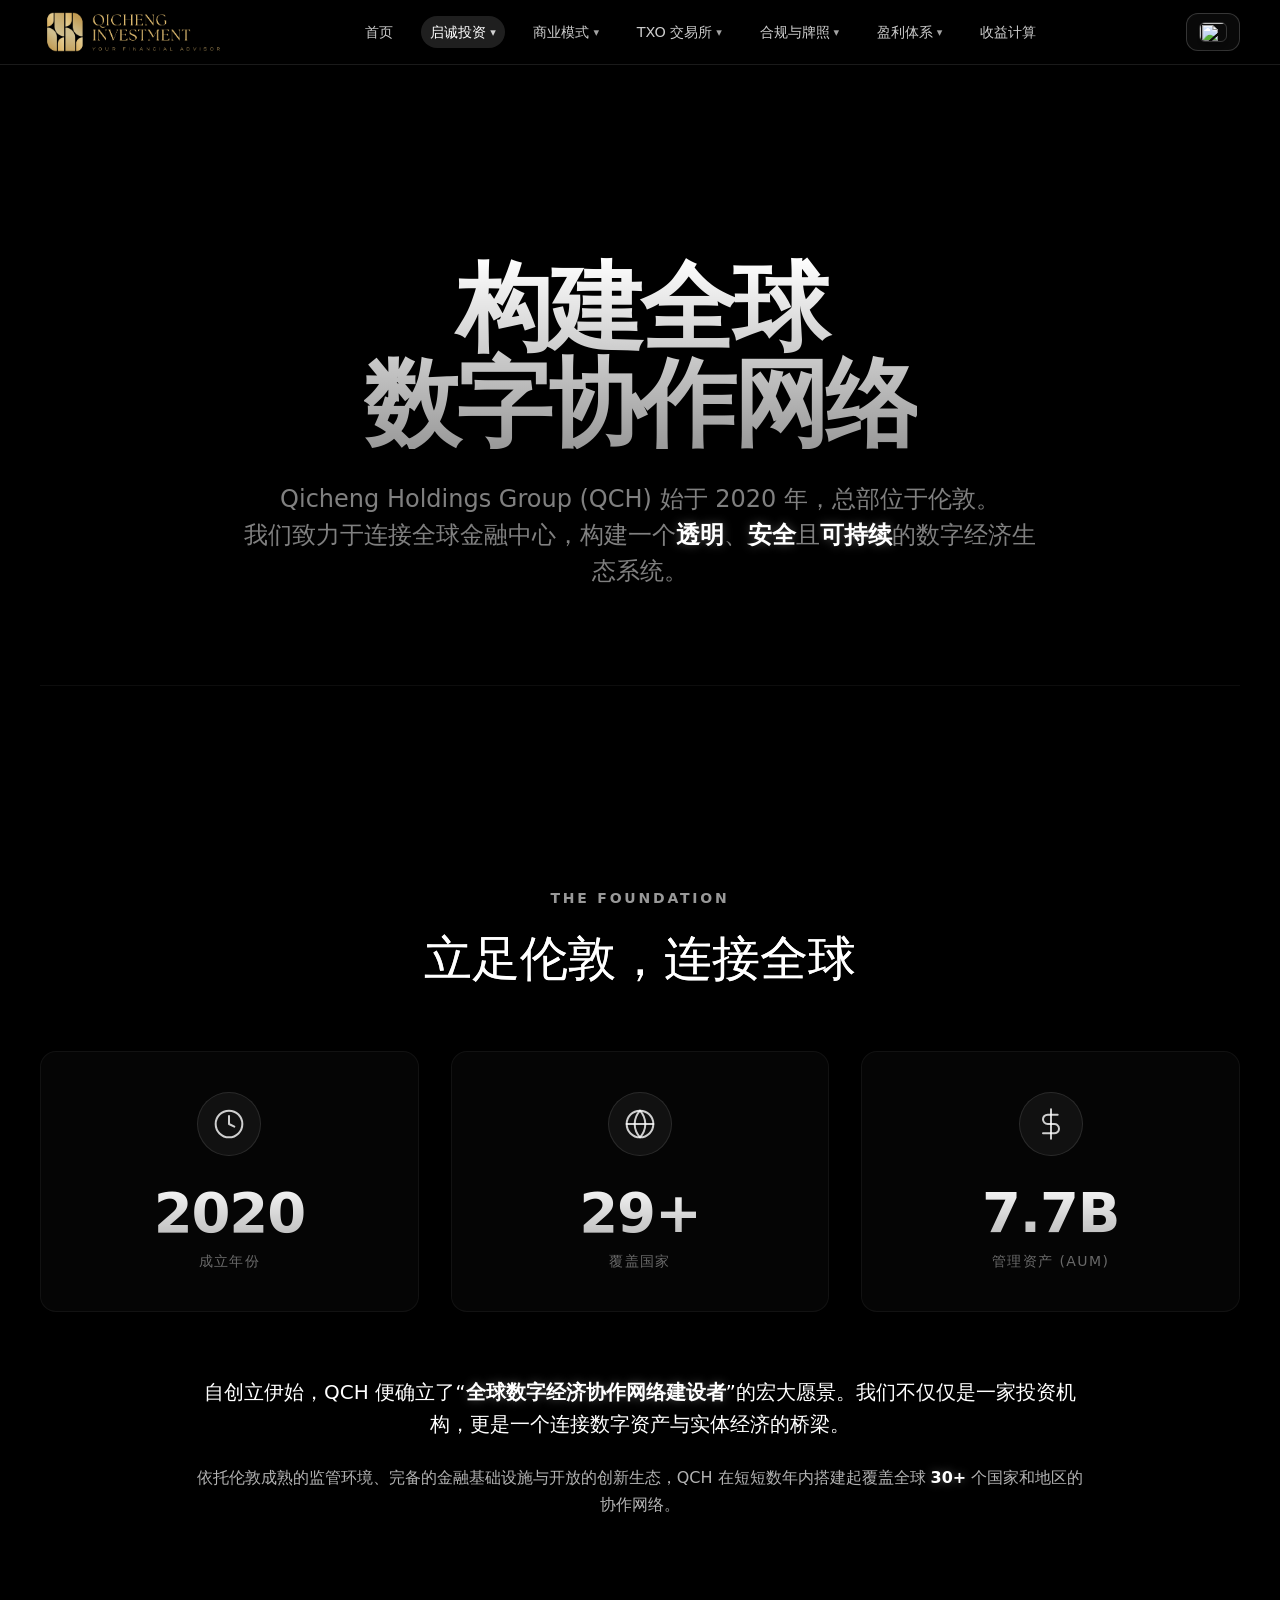
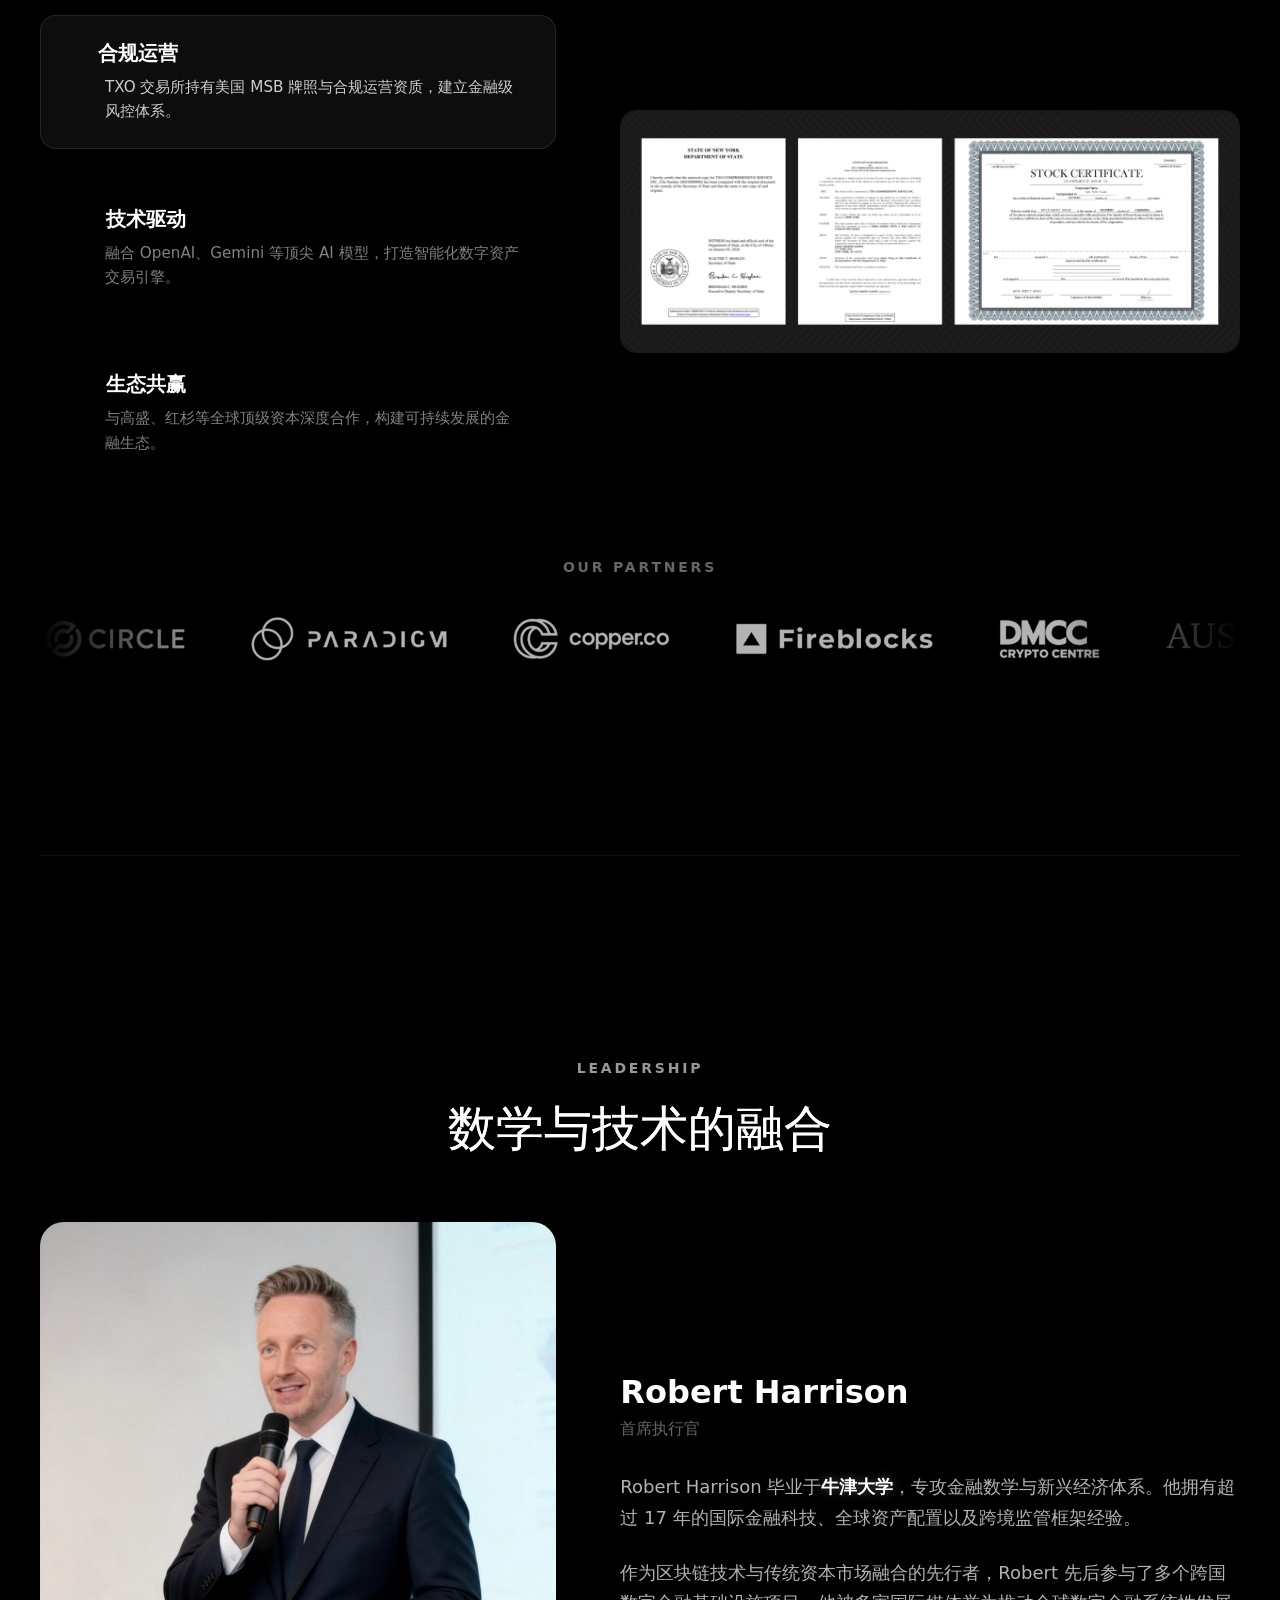
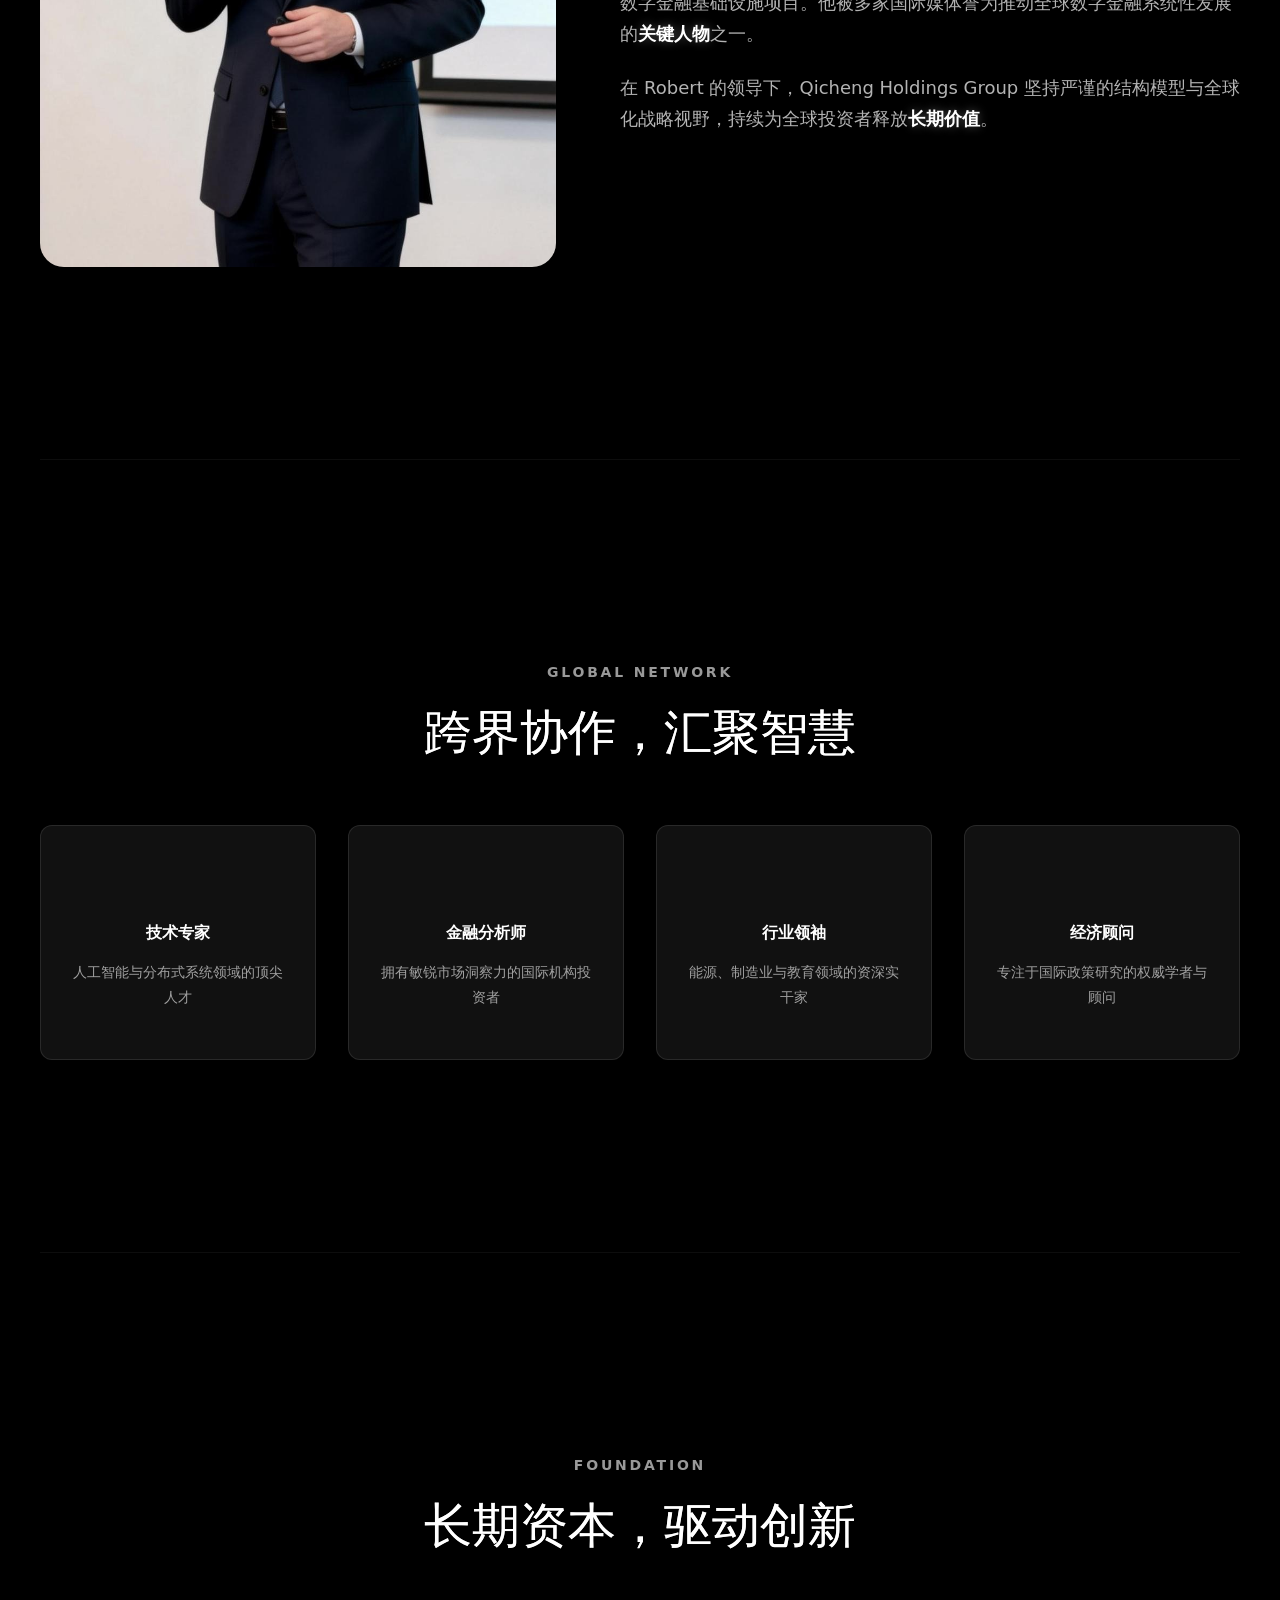
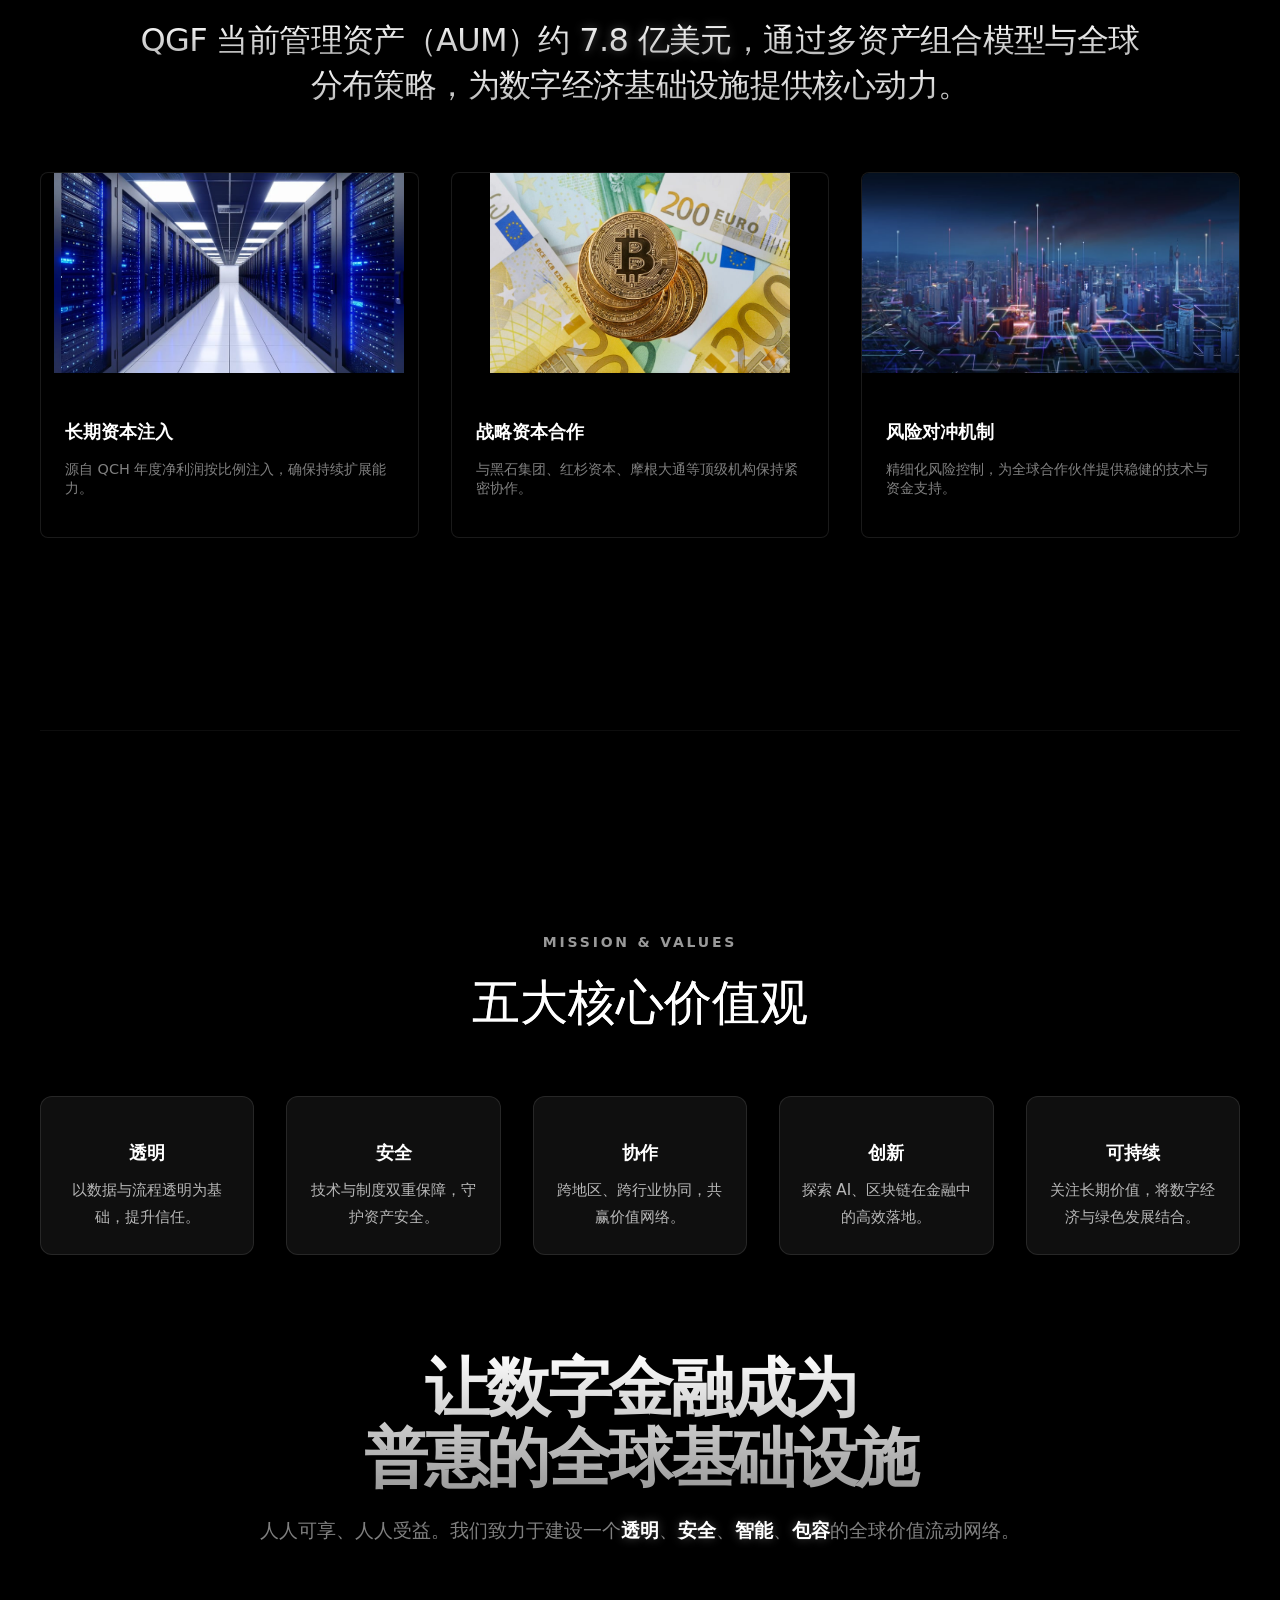
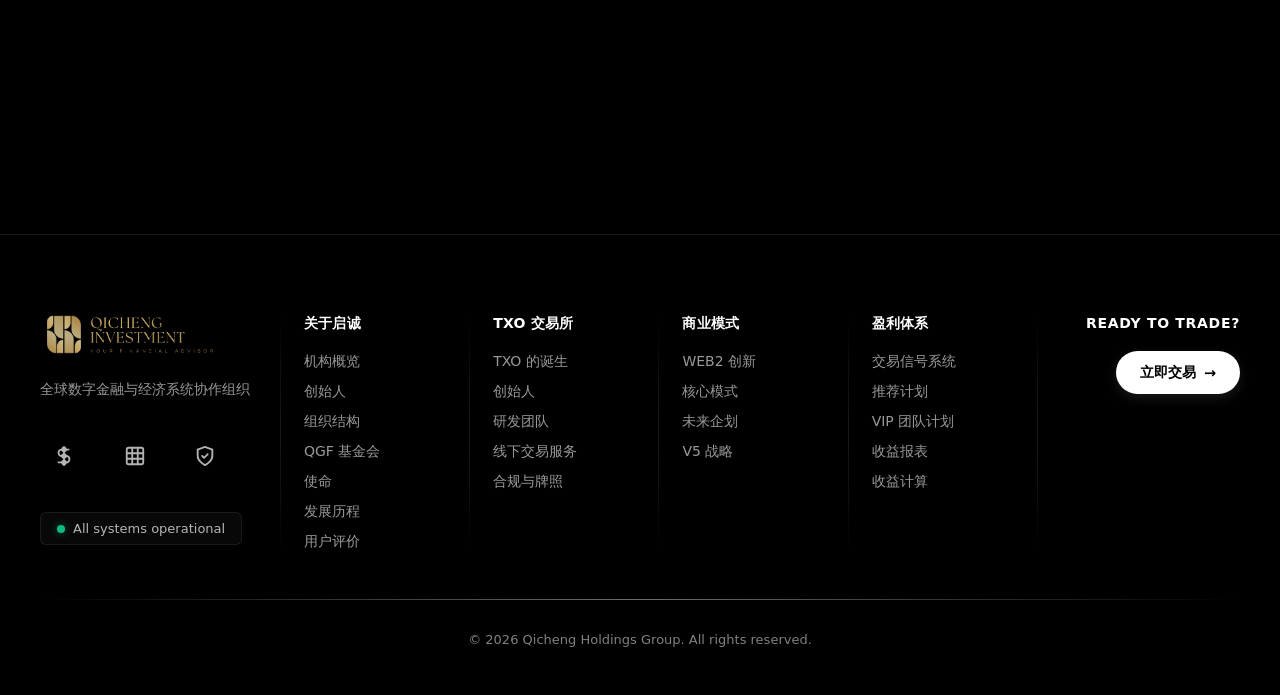
==== pages/about.html @ 9ea46e53 "Initial commit" ====
<!doctype html>
<html lang="zh-CN">
  <head>
    <meta charset="utf-8" />
    <script>
      (function () {
        try {
          var key = 'qc_lang';
          var lang = localStorage.getItem(key) || document.documentElement.getAttribute('lang') || 'en';
          document.documentElement.classList.add('qc-i18n-pending');
          document.documentElement.setAttribute('lang', lang);
          document.documentElement.setAttribute('dir', lang === 'ar' ? 'rtl' : 'ltr');
        } catch (_) {
          document.documentElement.classList.add('qc-i18n-pending');
          document.documentElement.setAttribute('lang', 'en');
          document.documentElement.setAttribute('dir', 'ltr');
        }
      })();
    </script>
    <title data-i18n="about.page_title">启诚介绍 · Qicheng Holdings Group</title>
    <meta name="viewport" content="width=device-width,initial-scale=1" />
    <meta
      name="description"
      content="了解 Qicheng Holdings Group 的机构概览、创始人、全球组织结构、QGF 基金会以及发展理念、使命与愿景。"
      data-i18n="about.page_desc"
      data-i18n-attr="content"
    />
    <link rel="icon" type="image/png" sizes="32x32" href="../assets/images/favicon-32x32.png" />
    <link rel="icon" type="image/png" sizes="16x16" href="../assets/images/favicon-16x16.png" />
    <link rel="apple-touch-icon" sizes="180x180" href="../assets/images/apple-touch-icon.png" />
    <link rel="shortcut icon" type="image/png" href="../assets/images/favicon-32x32.png" />
    <link href="https://cdn.jsdelivr.net/npm/remixicon@4.6.0/fonts/remixicon.css" rel="stylesheet">
    <link rel="stylesheet" href="../assets/css/styles.css?v=1.3" />
    <link rel="stylesheet" href="../assets/css/hero-tabs.css" />
  </head>
  <body class="body">
    <header class="qc-header">
      <div class="qc-container qc-header-inner">
        <a class="qc-logo" href="../index.html" aria-label="Qicheng Holdings Group">
          <img
            class="qc-logo-mark"
            src="../assets/images/qicheng-logo-wide.png"
            alt="Qicheng Holdings Group"
          />
        </a>
        <nav class="qc-nav" aria-label="主导航" data-i18n="nav.aria_main" data-i18n-attr="aria-label">
          <button class="qc-nav-toggle" aria-label="Toggle navigation" data-i18n="nav.toggle" data-i18n-attr="aria-label">
            <span class="qc-nav-toggle-icon"></span>
          </button>
          <ul class="qc-nav-list">
            <li class="qc-nav-item">
              <a href="../index.html" class="qc-nav-link">首页</a>
            </li>
            <li class="qc-nav-item qc-has-submenu">
              <a class="qc-nav-link qc-nav-link-active" href="./about.html">
                启诚投资
                <span class="qc-nav-caret">▾</span>
              </a>
              <ul class="qc-submenu">
                <li><a href="./about.html">机构概览</a></li>
                <li><a href="./about.html#founder">创始人</a></li>
                <li><a href="./about.html#structure">组织结构</a></li>
                <li><a href="./about.html#qgf">QGF 基金会</a></li>
                <li><a href="./about.html#mission">使命</a></li>
                <li><a href="../index.html#testimonials">用户评价</a></li>
              </ul>
            </li>
            <li class="qc-nav-item qc-has-submenu">
              <a class="qc-nav-link" href="./business-model.html#web2">
                商业模式
                <span class="qc-nav-caret">▾</span>
              </a>
              <ul class="qc-submenu">
                <li><a href="./business-model.html#web2">WEB2 创新</a></li>
                <li><a href="./business-model.html#core">核心模式</a></li>
                <li><a href="./business-model.html#future">未来企划</a></li>
                <li><a href="./business-model.html#v5">V5 战略</a></li>
              </ul>
            </li>
            <li class="qc-nav-item qc-has-submenu">
              <a class="qc-nav-link" href="./txo.html#origin">
                TXO 交易所
                <span class="qc-nav-caret">▾</span>
              </a>
              <ul class="qc-submenu">
                <li><a href="./txo.html#origin">TXO 的诞生</a></li>
                <li><a href="./txo.html#founder">创始人</a></li>
                <li><a href="./txo.html#team">研发团队</a></li>
                <li><a href="./txo.html#offline">线下交易服务</a></li>
              </ul>
            </li>
            <li class="qc-nav-item qc-has-submenu">
              <a class="qc-nav-link" href="./license.html#statement">
                合规与牌照
                <span class="qc-nav-caret">▾</span>
              </a>
              <ul class="qc-submenu">
                <li><a href="./license.html#statement">合法合规声明</a></li>
                <li><a href="./license.html#verification">证书查询方式</a></li>
              </ul>
            </li>
            <li class="qc-nav-item qc-has-submenu">
              <a class="qc-nav-link" href="./profit.html#signals">
                盈利体系
                <span class="qc-nav-caret">▾</span>
              </a>
              <ul class="qc-submenu">
                <li><a href="./profit.html#signals">交易信号系统</a></li>
                <li><a href="./profit.html#referral">推荐计划</a></li>
                <li><a href="./profit.html#vip">VIP 团队计划</a></li>
                <li><a href="./profit.html#reports">收益报表</a></li>
              </ul>
            </li>
            <li class="qc-nav-item">
              <a href="./calculator.html" class="qc-nav-link">收益计算</a>
            </li>
          </ul>
        </nav>
      </div>
    </header>

    <section class="qc-about-hero qc-about-hero--about" style="background: #000; padding: 12rem 0 6rem;">
      <div class="qc-container">
        <h1 class="qc-hero-title qc-reveal reveal-up stagger-1" style="font-size: clamp(3.5rem, 8vw, 6rem);" data-i18n-html="about.hero_title">构建全球<br>数字协作网络</h1>
        <p class="qc-reveal reveal-up stagger-2">
          <span data-i18n-html="about.hero_desc">Qicheng Holdings Group (QCH) 始于 2020 年，总部位于伦敦。<br class="hidden sm:block">
          我们致力于连接全球金融中心，构建一个<span class="qc-text-highlight">透明</span>、<span class="qc-text-highlight">安全</span>且<span class="qc-text-highlight">可持续</span>的数字经济生态系统。</span>
        </p>
      </div>
    </section>

    <main class="qc-main">
      <div class="qc-container">
        <section id="overview" class="qc-about-section">
          <header class="qc-about-section-header qc-reveal reveal-up">
            <h2 data-i18n="about.overview_kicker">The Foundation</h2>
            <h3 class="qc-gradient-title" data-i18n="about.overview_title">立足伦敦，连接全球</h3>
          </header>
          
          <div class="qc-grid qc-grid-3 qc-reveal reveal-up stagger-1" style="gap: 2rem;">
            <div class="qc-stat-item">
              <div class="qc-stat-icon">
                <svg width="32" height="32" viewBox="0 0 24 24" fill="none" xmlns="http://www.w3.org/2000/svg">
                  <path d="M12 22C17.5228 22 22 17.5228 22 12C22 6.47715 17.5228 2 12 2C6.47715 2 2 6.47715 2 12C2 17.5228 6.47715 22 12 22Z" stroke="currentColor" stroke-width="1.5" stroke-linecap="round" stroke-linejoin="round"/>
                  <path d="M12 6V12L16 14" stroke="currentColor" stroke-width="1.5" stroke-linecap="round" stroke-linejoin="round"/>
                </svg>
              </div>
              <span class="qc-stat-value" data-counter-target="2020" data-counter-start="2026">2020</span>
              <span class="qc-stat-label" data-i18n="about.stat_founded">成立年份</span>
            </div>
            <div class="qc-stat-item">
              <div class="qc-stat-icon">
                <svg width="32" height="32" viewBox="0 0 24 24" fill="none" xmlns="http://www.w3.org/2000/svg">
                  <path d="M12 22C17.5228 22 22 17.5228 22 12C22 6.47715 17.5228 2 12 2C6.47715 2 2 6.47715 2 12C2 17.5228 6.47715 22 12 22Z" stroke="currentColor" stroke-width="1.5" stroke-linecap="round" stroke-linejoin="round"/>
                  <path d="M2 12H22" stroke="currentColor" stroke-width="1.5" stroke-linecap="round" stroke-linejoin="round"/>
                  <path d="M12 2C14.5013 4.73835 15.9228 8.29203 16 12C15.9228 15.708 14.5013 19.2616 12 22C9.49872 19.2616 8.07725 15.708 8 12C8.07725 8.29203 9.49872 4.73835 12 2Z" stroke="currentColor" stroke-width="1.5" stroke-linecap="round" stroke-linejoin="round"/>
                </svg>
              </div>
              <span class="qc-stat-value" data-counter-target="30" data-counter-start="1" data-counter-suffix="+">30+</span>
              <span class="qc-stat-label" data-i18n="about.stat_countries">覆盖国家</span>
            </div>
            <div class="qc-stat-item">
              <div class="qc-stat-icon">
                <svg width="32" height="32" viewBox="0 0 24 24" fill="none" xmlns="http://www.w3.org/2000/svg">
                  <path d="M12 1V23" stroke="currentColor" stroke-width="1.5" stroke-linecap="round" stroke-linejoin="round"/>
                  <path d="M17 5H9.5C8.57174 5 7.6815 5.36875 7.02513 6.02513C6.36875 6.6815 6 7.57174 6 8.5C6 9.42826 6.36875 10.3185 7.02513 10.9749C7.6815 11.6313 8.57174 12 9.5 12H14.5C15.4283 12 16.3185 12.3687 16.9749 13.0251C17.6313 13.6815 18 14.5717 18 15.5C18 16.4283 17.6313 17.3185 16.9749 17.9749C16.3185 18.6313 15.4283 19 14.5 19H6" stroke="currentColor" stroke-width="1.5" stroke-linecap="round" stroke-linejoin="round"/>
                </svg>
              </div>
              <span class="qc-stat-value" data-counter-target="7.8" data-counter-start="1.8" data-counter-suffix="B">7.8B</span>
              <span class="qc-stat-label" data-i18n="about.stat_aum">管理资产 (AUM)</span>
            </div>
          </div>

          <!-- Intro Text -->
          <div class="qc-reveal reveal-up" style="margin-top: 4rem; max-width: 900px; margin-left: auto; margin-right: auto; text-align: center; margin-bottom: 4rem;">
            <p style="font-size: 1.25rem; line-height: 1.6; color: #fff; margin-bottom: 1.5rem; font-weight: 500;" data-i18n-html="about.intro_p1">
              自创立伊始，QCH 便确立了“<span class="qc-text-highlight">全球数字经济协作网络建设者</span>”的宏大愿景。我们不仅仅是一家投资机构，更是一个连接数字资产与实体经济的桥梁。
            </p>
            <p style="font-size: 1rem; color: rgba(255,255,255,0.7); line-height: 1.7;" data-i18n-html="about.intro_p2">
              依托伦敦成熟的监管环境、完备的金融基础设施与开放的创新生态，QCH 在短短数年内搭建起覆盖全球 <span class="qc-text-highlight">30+</span> 个国家和地区的协作网络。
            </p>
          </div>

          <!-- Tabs + Image Layout (Moved from Hero) -->
          <div class="qc-hero-content-wrapper qc-reveal reveal-up" style="display: flex; gap: 4rem; align-items: center; margin-top: 2rem;">
            <!-- Left: Tabs -->
            <div class="qc-hero-text" style="flex: 1; min-width: 300px; text-align: left;">
              <div class="qc-hero-tabs">
                <div class="qc-hero-tab active" data-target="compliance">
                  <h3 class="qc-hero-tab-title" data-i18n="about.tab_compliance_title">合规运营</h3>
                  <p class="qc-hero-tab-desc" data-i18n="about.tab_compliance_desc">TXO 交易所持有美国 MSB 牌照与合规运营资质，建立金融级风控体系。</p>
                </div>
                <div class="qc-hero-tab" data-target="tech">
                  <h3 class="qc-hero-tab-title" data-i18n="about.tab_tech_title">技术驱动</h3>
                  <p class="qc-hero-tab-desc" data-i18n="about.tab_tech_desc">融合 OpenAI、Gemini 等顶尖 AI 模型，打造智能化数字资产交易引擎。</p>
                </div>
                <div class="qc-hero-tab" data-target="ecosystem">
                  <h3 class="qc-hero-tab-title" data-i18n="about.tab_ecosystem_title">生态共赢</h3>
                  <p class="qc-hero-tab-desc" data-i18n="about.tab_ecosystem_desc">与高盛、红杉等全球顶级资本深度合作，构建可持续发展的金融生态。</p>
                </div>
              </div>
            </div>

            <!-- Right: Images -->
            <div class="qc-hero-image-display" style="flex: 1.2; min-width: 300px; position: relative;">
              <div class="qc-hero-image-wrapper active" id="img-compliance">
                <img src="/assets/images/qicheng/hero-tab-compliance.png" alt="合规运营资质" style="width: 100%; border-radius: 1rem; border: 1px solid rgba(255,255,255,0.1); box-shadow: 0 20px 40px rgba(0,0,0,0.5);" data-i18n="about.img_compliance_alt" data-i18n-attr="alt">
              </div>
              <div class="qc-hero-image-wrapper" id="img-tech">
                <img src="/assets/images/qicheng/hero-tab-tech.png" alt="技术驱动伙伴" style="width: 100%; border-radius: 1rem; border: 1px solid rgba(255,255,255,0.1); box-shadow: 0 20px 40px rgba(0,0,0,0.5);" data-i18n="about.img_tech_alt" data-i18n-attr="alt">
              </div>
              <div class="qc-hero-image-wrapper" id="img-ecosystem">
                <img src="/assets/images/qicheng/hero-tab-partners.png" alt="生态共赢伙伴" style="width: 100%; border-radius: 1rem; border: 1px solid rgba(255,255,255,0.1); box-shadow: 0 20px 40px rgba(0,0,0,0.5);" data-i18n="about.img_ecosystem_alt" data-i18n-attr="alt">
              </div>
            </div>
          </div>

          <div class="qc-partners-section qc-reveal reveal-up stagger-1">
            <h4 class="qc-partners-title" data-i18n="about.partners_title">Our Partners</h4>
            <div class="qc-partners-marquee-container">
              <div class="qc-partners-marquee">
                <img src="/assets/images/qicheng/partners-logo-strip.png" alt="Partners Logo Strip" data-i18n="about.partners_strip_alt" data-i18n-attr="alt">
                <img src="/assets/images/qicheng/partners-logo-strip.png" alt="Partners Logo Strip" data-i18n="about.partners_strip_alt" data-i18n-attr="alt">
                <img src="/assets/images/qicheng/partners-logo-strip.png" alt="Partners Logo Strip" data-i18n="about.partners_strip_alt" data-i18n-attr="alt">
                <img src="/assets/images/qicheng/partners-logo-strip.png" alt="Partners Logo Strip" data-i18n="about.partners_strip_alt" data-i18n-attr="alt">
                <img src="/assets/images/qicheng/partners-logo-strip.png" alt="Partners Logo Strip" data-i18n="about.partners_strip_alt" data-i18n-attr="alt">
                <img src="/assets/images/qicheng/partners-logo-strip.png" alt="Partners Logo Strip" data-i18n="about.partners_strip_alt" data-i18n-attr="alt">
                <img src="/assets/images/qicheng/partners-logo-strip.png" alt="Partners Logo Strip" data-i18n="about.partners_strip_alt" data-i18n-attr="alt">
                <img src="/assets/images/qicheng/partners-logo-strip.png" alt="Partners Logo Strip" data-i18n="about.partners_strip_alt" data-i18n-attr="alt">
              </div>
            </div>
          </div>
        </section>

        <section id="founder" class="qc-about-section">
          <header class="qc-about-section-header qc-reveal reveal-up">
            <h2 data-i18n="about.founder_kicker">Leadership</h2>
            <h3 class="qc-gradient-title" data-i18n="about.founder_title">数学与技术的融合</h3>
          </header>

          <div class="qc-founder-card qc-reveal reveal-up">
            <div class="qc-founder-image-wrap">
              <img src="/assets/images/qicheng/founder-robert-harrison.jpg" alt="Robert Harrison">
            </div>
            <div class="qc-founder-info">
              <h4>Robert Harrison</h4>
              <span class="qc-role" data-i18n="about.founder_role">Chief Executive Officer</span>
              <p data-i18n-html="about.founder_p1">Robert Harrison 毕业于<span class="qc-text-highlight">牛津大学</span>，专攻金融数学与新兴经济体系。他拥有超过 17 年的国际金融科技、全球资产配置以及跨境监管框架经验。</p>
              <p data-i18n-html="about.founder_p2">作为区块链技术与传统资本市场融合的先行者，Robert 先后参与了多个跨国数字金融基础设施项目。他被多家国际媒体誉为推动全球数字金融系统性发展的<span class="qc-text-highlight">关键人物</span>之一。</p>
              <p data-i18n-html="about.founder_p3">在 Robert 的领导下，Qicheng Holdings Group 坚持严谨的结构模型与全球化战略视野，持续为全球投资者释放<span class="qc-text-highlight">长期价值</span>。</p>
            </div>
          </div>
        </section>

        <section id="structure" class="qc-about-section">
          <header class="qc-about-section-header qc-reveal reveal-up">
            <h2 data-i18n="about.structure_kicker">Global Network</h2>
            <h3 class="qc-gradient-title" data-i18n="about.structure_title">跨界协作，汇聚智慧</h3>
          </header>
          
          <div class="qc-grid qc-grid-4 qc-reveal reveal-up stagger-1">
            <div class="qc-card" style="text-align: center; padding: 3rem 2rem;">
              <i class="ri-code-s-slash-line" style="font-size: 64px; color: var(--qc-color-primary); margin-bottom: 1.5rem; display: inline-block;"></i>
              <h4 style="color: #fff; margin-bottom: 1rem;" data-i18n="about.structure_card1_title">技术专家</h4>
              <p style="font-size: 0.9rem; color: rgba(255,255,255,0.6);" data-i18n="about.structure_card1_desc">人工智能与分布式系统领域的顶尖人才</p>
            </div>
            <div class="qc-card" style="text-align: center; padding: 3rem 2rem;">
              <i class="ri-line-chart-line" style="font-size: 64px; color: var(--qc-color-primary); margin-bottom: 1.5rem; display: inline-block;"></i>
              <h4 style="color: #fff; margin-bottom: 1rem;" data-i18n="about.structure_card2_title">金融分析师</h4>
              <p style="font-size: 0.9rem; color: rgba(255,255,255,0.6);" data-i18n="about.structure_card2_desc">拥有敏锐市场洞察力的国际机构投资者</p>
            </div>
            <div class="qc-card" style="text-align: center; padding: 3rem 2rem;">
              <i class="ri-building-2-line" style="font-size: 64px; color: var(--qc-color-primary); margin-bottom: 1.5rem; display: inline-block;"></i>
              <h4 style="color: #fff; margin-bottom: 1rem;" data-i18n="about.structure_card3_title">行业领袖</h4>
              <p style="font-size: 0.9rem; color: rgba(255,255,255,0.6);" data-i18n="about.structure_card3_desc">能源、制造业与教育领域的资深实干家</p>
            </div>
            <div class="qc-card" style="text-align: center; padding: 3rem 2rem;">
              <i class="ri-government-line" style="font-size: 64px; color: var(--qc-color-primary); margin-bottom: 1.5rem; display: inline-block;"></i>
              <h4 style="color: #fff; margin-bottom: 1rem;" data-i18n="about.structure_card4_title">经济顾问</h4>
              <p style="font-size: 0.9rem; color: rgba(255,255,255,0.6);" data-i18n="about.structure_card4_desc">专注于国际政策研究的权威学者与顾问</p>
            </div>
          </div>
        </section>

        <section id="qgf" class="qc-about-section">
          <header class="qc-about-section-header qc-reveal reveal-up">
            <h2 data-i18n="about.qgf_kicker">Foundation</h2>
            <h3 class="qc-gradient-title" data-i18n="about.qgf_title">长期资本，驱动创新</h3>
          </header>
          
          <div class="qc-vercel-style-quote qc-reveal reveal-up" style="max-width: 1000px; margin-bottom: 4rem;">
            <blockquote class="qc-vercel-text">
              <span data-i18n-html="about.qgf_quote">QGF 当前管理资产（AUM）约 <span class="qc-text-highlight">7.8 亿美元</span>，通过多资产组合模型与全球分布策略，为数字经济基础设施提供核心动力。</span>
            </blockquote>
          </div>

          <div class="qc-grid qc-grid-3 qc-reveal reveal-up stagger-1">
            <div class="qc-stat-item" style="padding: 0; overflow: hidden; background: #000; border: 1px solid rgba(255,255,255,0.1); border-radius: 8px;">
              <div style="height: 200px; overflow: hidden;">
                <img src="/assets/images/qicheng/future-data-infrastructure.jpg" alt="长期资本" style="width: 100%; height: 100%; object-fit: cover; transition: transform 0.5s ease;" data-i18n="about.qgf_card1_img_alt" data-i18n-attr="alt">
              </div>
              <div style="padding: 1.5rem;">
                <h4 style="color: #fff; margin-bottom: 1rem; font-size: 1.1rem;" data-i18n="about.qgf_card1_title">长期资本注入</h4>
                <p style="font-size: 0.9rem; color: rgba(255,255,255,0.5);" data-i18n="about.qgf_card1_desc">源自 QCH 年度净利润按比例注入，确保持续扩展能力。</p>
              </div>
            </div>
            <div class="qc-stat-item" style="padding: 0; overflow: hidden; background: #000; border: 1px solid rgba(255,255,255,0.1); border-radius: 8px;">
              <div style="height: 200px; overflow: hidden;">
                <img src="/assets/images/qicheng/future-digital-economy-corridor.jpg" alt="战略合作" style="width: 100%; height: 100%; object-fit: cover; transition: transform 0.5s ease;" data-i18n="about.qgf_card2_img_alt" data-i18n-attr="alt">
              </div>
              <div style="padding: 1.5rem;">
                <h4 style="color: #fff; margin-bottom: 1rem; font-size: 1.1rem;" data-i18n="about.qgf_card2_title">战略资本合作</h4>
                <p style="font-size: 0.9rem; color: rgba(255,255,255,0.5);" data-i18n="about.qgf_card2_desc">与黑石集团、红杉资本、摩根大通等顶级机构保持紧密协作。</p>
              </div>
            </div>
            <div class="qc-stat-item" style="padding: 0; overflow: hidden; background: #000; border: 1px solid rgba(255,255,255,0.1); border-radius: 8px;">
              <div style="height: 200px; overflow: hidden;">
                <img src="/assets/images/qicheng/future-integrated-architecture.jpg" alt="风险对冲" style="width: 100%; height: 100%; object-fit: cover; transition: transform 0.5s ease;" data-i18n="about.qgf_card3_img_alt" data-i18n-attr="alt">
              </div>
              <div style="padding: 1.5rem;">
                <h4 style="color: #fff; margin-bottom: 1rem; font-size: 1.1rem;" data-i18n="about.qgf_card3_title">风险对冲机制</h4>
                <p style="font-size: 0.9rem; color: rgba(255,255,255,0.5);" data-i18n="about.qgf_card3_desc">精细化风险控制，为全球合作伙伴提供稳健的技术与资金支持。</p>
              </div>
            </div>
          </div>
        </section>

        <section id="mission" class="qc-about-section">
          <header class="qc-about-section-header qc-reveal reveal-up">
            <h2 data-i18n="about.mission_kicker">Mission & Values</h2>
            <h3 class="qc-gradient-title" data-i18n="about.mission_title">五大核心价值观</h3>
          </header>

          <div class="qc-grid qc-grid-5 qc-reveal reveal-up stagger-1">
            <div class="qc-chip-card" style="text-align: center;">
              <i class="ri-eye-line" style="font-size: 48px; color: #fff; margin-bottom: 1rem; display: inline-block;"></i>
              <h3 data-i18n="about.value_transparency_title">透明</h3>
              <p data-i18n="about.value_transparency_desc">以数据与流程透明为基础，提升信任。</p>
            </div>
            <div class="qc-chip-card" style="text-align: center;">
              <i class="ri-shield-check-line" style="font-size: 48px; color: #fff; margin-bottom: 1rem; display: inline-block;"></i>
              <h3 data-i18n="about.value_security_title">安全</h3>
              <p data-i18n="about.value_security_desc">技术与制度双重保障，守护资产安全。</p>
            </div>
            <div class="qc-chip-card" style="text-align: center;">
              <i class="ri-shake-hands-line" style="font-size: 48px; color: #fff; margin-bottom: 1rem; display: inline-block;"></i>
              <h3 data-i18n="about.value_collaboration_title">协作</h3>
              <p data-i18n="about.value_collaboration_desc">跨地区、跨行业协同，共赢价值网络。</p>
            </div>
            <div class="qc-chip-card" style="text-align: center;">
              <i class="ri-lightbulb-flash-line" style="font-size: 48px; color: #fff; margin-bottom: 1rem; display: inline-block;"></i>
              <h3 data-i18n="about.value_innovation_title">创新</h3>
              <p data-i18n="about.value_innovation_desc">探索 AI、区块链在金融中的高效落地。</p>
            </div>
            <div class="qc-chip-card" style="text-align: center;">
              <i class="ri-leaf-line" style="font-size: 48px; color: #fff; margin-bottom: 1rem; display: inline-block;"></i>
              <h3 data-i18n="about.value_sustainability_title">可持续</h3>
              <p data-i18n="about.value_sustainability_desc">关注长期价值，将数字经济与绿色发展结合。</p>
            </div>
          </div>

          <div class="qc-reveal reveal-up stagger-2" style="margin-top: 6rem; text-align: center;">
            <h2 class="qc-resend-h2" data-i18n-html="about.resend_title">让数字金融成为<br>普惠的全球基础设施</h2>
            <p class="qc-resend-p" data-i18n-html="about.resend_desc">人人可享、人人受益。我们致力于建设一个<span class="qc-text-highlight">透明</span>、<span class="qc-text-highlight">安全</span>、<span class="qc-text-highlight">智能</span>、<span class="qc-text-highlight">包容</span>的全球价值流动网络。</p>
          </div>
        </section>
      </div>
    </main>

    <footer class="qc-footer">
      <div class="qc-footer-brand" aria-hidden="true">
        <span class="qc-footer-brand-text">QICHENG</span>
      </div>
      <div class="qc-container qc-footer-inner">
        <div class="qc-footer-grid">
          <div class="qc-footer-column qc-footer-contact">
            <div class="qc-footer-logo">
              <img src="../assets/images/qicheng-logo-wide.png" alt="Qicheng Holdings Group" />
            </div>
            <p class="qc-footer-address">
              <span data-i18n="footer.tagline">全球数字金融与经济系统协作组织</span>
            </p>
            <div class="qc-footer-social" aria-label="关键页面" data-i18n="footer.aria_quick_pages" data-i18n-attr="aria-label">
              <a class="qc-footer-social-icon" href="./txo.html" aria-label="TXO 交易所" title="TXO 交易所" data-i18n="footer.quick.txo" data-i18n-attr="aria-label,title">
                <img src="../assets/icons/page-txo.svg" alt="TXO 交易所" data-i18n="footer.quick.txo" data-i18n-attr="alt" />
              </a>
              <a class="qc-footer-social-icon" href="./business-model.html" aria-label="商业模式" title="商业模式" data-i18n="footer.quick.business" data-i18n-attr="aria-label,title">
                <img src="../assets/icons/page-business.svg" alt="商业模式" data-i18n="footer.quick.business" data-i18n-attr="alt" />
              </a>
              <a class="qc-footer-social-icon" href="./license.html" aria-label="合规与牌照" title="合规与牌照" data-i18n="footer.quick.license" data-i18n-attr="aria-label,title">
                <img src="../assets/icons/page-license.svg" alt="合规与牌照" data-i18n="footer.quick.license" data-i18n-attr="alt" />
              </a>
            </div>
            <div class="qc-footer-status">
              <span class="qc-status-indicator"></span>
              <span data-i18n="footer.status_ok">All systems operational</span>
            </div>
          </div>

          <div class="qc-footer-column qc-footer-nav">
            <h4>关于启诚</h4>
            <ul>
              <li><a href="./about.html">机构概览</a></li>
              <li><a href="./about.html#founder">创始人</a></li>
              <li><a href="./about.html#structure">组织结构</a></li>
              <li><a href="./about.html#qgf">QGF 基金会</a></li>
              <li><a href="./about.html#mission">使命</a></li>
              <li><a href="./timeline.html">发展历程</a></li>
              <li><a href="../index.html#testimonials">用户评价</a></li>
            </ul>
          </div>

          <div class="qc-footer-column qc-footer-nav">
            <h4>TXO 交易所</h4>
            <ul>
              <li><a href="./txo.html#origin">TXO 的诞生</a></li>
              <li><a href="./txo.html#founder">创始人</a></li>
              <li><a href="./txo.html#team">研发团队</a></li>
              <li><a href="./txo.html#offline">线下交易服务</a></li>
              <li><a href="./license.html#statement">合规与牌照</a></li>
            </ul>
          </div>

          <div class="qc-footer-column qc-footer-nav">
            <h4>商业模式</h4>
            <ul>
              <li><a href="./business-model.html#web2">WEB2 创新</a></li>
              <li><a href="./business-model.html#core">核心模式</a></li>
              <li><a href="./business-model.html#future">未来企划</a></li>
              <li><a href="./business-model.html#v5">V5 战略</a></li>
            </ul>
          </div>

          <div class="qc-footer-column qc-footer-nav">
            <h4>盈利体系</h4>
            <ul>
              <li><a href="./profit.html#signals">交易信号系统</a></li>
              <li><a href="./profit.html#referral">推荐计划</a></li>
              <li><a href="./profit.html#vip">VIP 团队计划</a></li>
              <li><a href="./profit.html#reports">收益报表</a></li>
              <li><a href="./calculator.html">收益计算</a></li>
            </ul>
          </div>

          <div class="qc-footer-column qc-footer-cta">
            <h4 data-i18n="footer.cta_title">Ready to Trade?</h4>
            <a href="https://txoca.com" target="_blank" class="qc-btn-footer-cta" data-i18n="footer.cta_button">立即交易</a>
          </div>
        </div>

        <div class="qc-footer-bottom">
          <div class="qc-footer-divider"></div>
          <p>© <span id="year"></span> Qicheng Holdings Group. All rights reserved.</p>
        </div>
      </div>
    </footer>

    <script>
      document.addEventListener("DOMContentLoaded", function () {
        var yearEl = document.getElementById("year");
        if (yearEl) yearEl.textContent = new Date().getFullYear();

          // 标题鼠标跟随光效（仅作用于文字）
          var heroTitle = document.querySelector(".qc-hero-title");
          if (heroTitle) {
            var currentX = 50, currentY = 50;
            var targetX = 50, targetY = 50;
            var rafId = null;

            function updateGradient() {
              currentX += (targetX - currentX) * 0.12;
              currentY += (targetY - currentY) * 0.12;
              heroTitle.style.setProperty("--mouse-x", currentX + "%");
              heroTitle.style.setProperty("--mouse-y", currentY + "%");
              rafId = requestAnimationFrame(updateGradient);
            }

            heroTitle.addEventListener("mouseenter", function () {
              if (!rafId) rafId = requestAnimationFrame(updateGradient);
            });

            heroTitle.addEventListener("mousemove", function (e) {
              var rect = heroTitle.getBoundingClientRect();
              targetX = ((e.clientX - rect.left) / rect.width) * 100;
              targetY = ((e.clientY - rect.top) / rect.height) * 100;
            });

            heroTitle.addEventListener("mouseleave", function () {
              targetX = 50;
              targetY = 50;
              setTimeout(function () {
                if (rafId) {
                  cancelAnimationFrame(rafId);
                  rafId = null;
                }
              }, 1200);
            });
          }

          document.querySelectorAll(".qc-submenu a").forEach(function (link) {
          link.addEventListener("click", function () {
            var menu = link.closest(".qc-submenu");
            if (!menu) return;
            menu.style.opacity = "0";
            menu.style.transform = "translateY(6px)";
            menu.style.pointerEvents = "none";
            setTimeout(function () {
              menu.style.opacity = "";
              menu.style.transform = "";
              menu.style.pointerEvents = "";
            }, 220);
          });
        });

        // 滚动揭露动画 (Scroll Reveal)
        var revealCallback = function (entries, observer) {
          entries.forEach(function (entry) {
            if (entry.isIntersecting) {
              entry.target.classList.add("is-visible");
              // 如果是数字增长动画
              if (entry.target.classList.contains('qc-stat-item')) {
                animateCounter(entry.target.querySelector('.qc-stat-value'));
              }
            } else {
              // 离开视口时渐隐/消失
              entry.target.classList.remove("is-visible");
            }
          });
        };

        var revealObserver = new IntersectionObserver(revealCallback, {
          threshold: 0.1, // 元素出现 10% 时触发
          rootMargin: "0px 0px -50px 0px"
        });

        document.querySelectorAll(".qc-reveal, .reveal-btn, .qc-stat-item").forEach(function (el) {
          revealObserver.observe(el);
        });

        // 数字滚动动画函数
        function animateCounter(el) {
          if (!el || el.classList.contains('is-animated')) return;
          
          var target = parseFloat(el.getAttribute('data-counter-target'));
          var start = parseFloat(el.getAttribute('data-counter-start'));
          var suffix = el.getAttribute('data-counter-suffix') || '';
          var duration = 2000; // 2秒动画
          var startTime = null;

          el.classList.add('is-animated');

          function step(timestamp) {
            if (!startTime) startTime = timestamp;
            var progress = Math.min((timestamp - startTime) / duration, 1);
            
            // 使用 easeOutQuart 缓动函数
            var easeProgress = 1 - Math.pow(1 - progress, 4);
            var current = start + (target - start) * easeProgress;
            
            // 判断是否需要保留小数
            if (target % 1 !== 0) {
              el.textContent = current.toFixed(1) + suffix;
            } else {
              el.textContent = Math.floor(current) + suffix;
            }

            if (progress < 1) {
              window.requestAnimationFrame(step);
            } else {
              // 确保最终值精确
              el.textContent = (target % 1 !== 0 ? target.toFixed(1) : target) + suffix;
            }
          }

          window.requestAnimationFrame(step);
        }

        // Hero Tabs Logic
        var tabs = document.querySelectorAll('.qc-hero-tab');
        var images = document.querySelectorAll('.qc-hero-image-wrapper');
        var currentIndex = 0;
        var intervalId = null;
        var isPaused = false;

        function switchTab(index) {
          // Remove active class from all
          tabs.forEach(function(t) { t.classList.remove('active'); });
          images.forEach(function(img) { img.classList.remove('active'); });

          // Add active class to target
          if (tabs[index]) tabs[index].classList.add('active');
          
          // Show target image
          var target = tabs[index].getAttribute('data-target');
          var targetImg = document.getElementById('img-' + target);
          if (targetImg) {
            targetImg.classList.add('active');
          }
          currentIndex = index;
        }

        function nextTab() {
          if (!isPaused) {
            var nextIndex = (currentIndex + 1) % tabs.length;
            switchTab(nextIndex);
          }
        }

        function startAutoPlay() {
          if (intervalId) clearInterval(intervalId);
          intervalId = setInterval(nextTab, 4000); // Switch every 4 seconds
        }

        function stopAutoPlay() {
          if (intervalId) clearInterval(intervalId);
        }

        // Initialize click handlers
        tabs.forEach(function(tab, index) {
          tab.addEventListener('click', function() {
            isPaused = true; // Pause on interaction
            switchTab(index);
            // Optional: Restart autoplay after a delay if needed, or keep paused
            stopAutoPlay();
            setTimeout(function() { isPaused = false; startAutoPlay(); }, 10000); // Resume after 10s inactivity
          });

          // Pause on hover
          tab.addEventListener('mouseenter', function() {
            isPaused = true;
          });
          
          tab.addEventListener('mouseleave', function() {
            isPaused = false;
          });
        });

        // Start carousel
        startAutoPlay();
      });
    </script>
    <script src="../assets/js/main.js?v=1.4"></script>
    <script src="../assets/js/hero-tabs.js"></script>
  </body>
</html>
---- assets/css/styles.css ----
/* Domaine Display Medium - 标题字体 */
@font-face {
  font-family: "Domaine Display";
  src: url("../fonts/DomaineDisplay-Medium.otf") format("opentype");
  font-weight: 500;
  font-style: normal;
  font-display: swap;
}

/* Qicheng Brand - 底栏大标题字体 */
@font-face {
  font-family: "Qicheng Brand";
  src: url("../fonts/TestDomaineDisplayNarrow-Extrabold-BF66174a21a6acf.otf") format("opentype");
  font-weight: 800;
  font-style: normal;
  font-display: swap;
}

*,
*::before,
*::after {
  box-sizing: border-box;
}

html,
body {
  margin: 0;
  padding: 0;
}

body.body {
  font-family: "PingFang SC", "Microsoft YaHei", "Hiragino Sans GB", system-ui, sans-serif;
  background: #000000;
  color: #ffffff;
  min-height: 100vh;
}

body.body.qc-modal-open {
  overflow: hidden;
}

a {
  color: inherit;
  text-decoration: none;
}

img {
  max-width: 100%;
  display: block;
}

.qc-container {
  width: 100%;
  max-width: 1280px;
  margin: 0 auto;
  padding: 0 2.5rem;
}

/* Header & Navigation */

.qc-header {
  position: sticky;
  top: 0;
  z-index: 40;
  backdrop-filter: blur(18px);
  background: rgba(0, 0, 0, 0.95);
  border-bottom: 1px solid rgba(255, 255, 255, 0.1);
}

.qc-header-inner {
  display: flex;
  align-items: center;
  justify-content: space-between;
  height: 64px;
  overflow: visible;
}

.qc-logo {
  font-family: "SF Pro Display", system-ui, sans-serif;
  font-size: 1.2rem;
  font-weight: 600;
  letter-spacing: 0.06em;
  text-transform: uppercase;
  color: #f9fafb;
}

.qc-logo {
  display: inline-flex;
  align-items: center;
  justify-content: flex-start;
  height: 100%;
  max-height: 64px;
}

.qc-logo-mark {
  height: 40px;
  max-height: 40px;
  width: auto;
  max-width: 260px;
  border-radius: 0;
  background: transparent !important;
  /* 强制混合模式并移除所有可能导致黑影的投影 */
  mix-blend-mode: screen !important;
  box-shadow: none !important;
  border: none !important;
  object-fit: contain;
  display: block;
}

.qc-footer-icons {
  display: flex;
  gap: 0.75rem;
  align-items: center;
  margin-top: 0.75rem;
}

.qc-icon-link {
  width: 36px;
  height: 36px;
  max-height: 36px;
  display: inline-flex;
  align-items: center;
  justify-content: center;
  border-radius: 999px;
  border: none;
  background: transparent;
  transition: transform 0.18s ease, background 0.18s ease;
  overflow: hidden;
}

.qc-icon-link:hover {
  transform: translateY(-1px);
  background: rgba(255, 255, 255, 0.05);
}

.qc-icon-link img {
  width: 18px;
  height: 18px;
  max-width: 18px;
  max-height: 18px;
  opacity: 0.85;
  object-fit: contain;
  display: block;
  /* 优化滤镜：确保彻底转白并增强对比度消除杂边 */
  filter: brightness(0) invert(1) contrast(1.2);
}

/* 伦敦三图排版与文案居中 */
.qc-london-strip {
  text-align: center;
}

.qc-london-strip figure {
  display: flex;
  flex-direction: column;
  align-items: center;
}

.qc-london-img {
  max-width: 360px;
  width: 100%;
}

.qc-london-caption {
  margin-top: 0.5rem;
  font-size: 0.8rem;
  color: #9ca3af;
  text-align: center;
}

.qc-nav {
  display: flex;
  align-items: center;
}

.qc-nav-list {
  list-style: none;
  display: flex;
  align-items: center;
  gap: 1.25rem;
  margin: 0;
  padding: 0;
  font-size: 0.9rem;
}

.qc-nav-link {
  position: relative;
  display: inline-flex;
  align-items: center;
  gap: 0.25rem;
  padding: 0.4rem 0.55rem;
  border-radius: 999px;
  color: rgba(255, 255, 255, 0.8);
  transition:
    color 0.16s ease,
    background 0.16s ease;
  background: transparent;
  border: none;
  font: inherit;
  cursor: pointer;
  z-index: 1; /* 确保链接在伪元素之上，可以正常点击 */
}

.qc-nav-link:hover {
  color: #ffffff;
  background: rgba(255, 255, 255, 0.08);
}

.qc-nav-link-active {
  color: #ffffff;
  background: rgba(255, 255, 255, 0.12);
}

.qc-nav-caret {
  font-size: 0.7rem;
  opacity: 0.8;
}

.qc-has-submenu {
  position: relative;
}

.qc-has-submenu::after {
  /* 在主菜单和子菜单之间创建一块"透明缓冲区"，
     鼠标经过这里时依然算在 .qc-has-submenu 上，避免子菜单瞬间消失 */
  content: "";
  position: absolute;
  left: 0;
  right: 0;
  top: calc(100% + 0.4rem); /* 从主菜单下方开始，留出主菜单链接的空间 */
  height: 14px; /* 这个高度就是你可以"划过"的过渡区域 */
  pointer-events: auto;
  z-index: 0; /* 在链接下方，但可以接收鼠标事件 */
}

.qc-submenu {
  position: absolute;
  top: 100%;
  left: 0;
  min-width: 200px;
  padding: 0.75rem 0.5rem 0.5rem;
  border-radius: 0.75rem;
  background: #1a1a1a;
  border: 1px solid rgba(255, 255, 255, 0.1);
  box-shadow: 0 20px 60px rgba(0, 0, 0, 0.8);
  list-style: none;
  margin: 0;
  margin-top: 0.4rem; /* 视觉上留一点距离；真正的 hover 连接由 .qc-has-submenu::after 保证 */
  opacity: 0;
  /* 初始状态：稍微向下且缩小，后面放大缓出 */
  transform: translateY(10px) scale(0.92);
  pointer-events: none;
  transform-origin: top center;
  transition:
    opacity 0.25s cubic-bezier(0.16, 1, 0.3, 1),
    transform 0.25s cubic-bezier(0.16, 1, 0.3, 1); /* 放大时更柔和的缓出曲线，收起时反向缩小 */
}

.qc-submenu li a {
  display: block;
  padding: 0.5rem 0.875rem;
  border-radius: 0.5rem;
  font-size: 0.875rem;
  color: rgba(255, 255, 255, 0.8);
  white-space: nowrap;
  transition: all 0.15s ease;
}

.qc-submenu li a:hover {
  background: rgba(255, 255, 255, 0.1);
  color: #ffffff;
}

.qc-has-submenu:hover .qc-submenu,
.qc-has-submenu.qc-submenu-open .qc-submenu {
  opacity: 1;
  transform: translateY(0) scale(1);
  pointer-events: auto;
}

/* 主菜单 hover 底部高亮条动效 */
.qc-nav-link::after {
  content: none; /* 取消导航按钮底部的彩色横线效果 */
}

.qc-nav-link:hover::after,
.qc-nav-link-active::after {
  transform: scaleX(1);
  opacity: 1;
}

/* Hero */

.qc-hero {
  position: relative;
  padding: 12rem 0 14rem;
  overflow: hidden;
  min-height: 85vh;
  display: flex;
  align-items: center;
}

.qc-hero-bg {
  position: absolute;
  inset: 0;
  background: url("../images/hero-bg.jpeg") center center / cover no-repeat;
  pointer-events: none;
}

.qc-hero-bg::after {
  content: "";
  position: absolute;
  inset: 0;
  background: linear-gradient(to right, rgba(0, 0, 0, 0.85) 0%, rgba(0, 0, 0, 0.4) 60%, transparent 100%);
  pointer-events: none;
}

.qc-hero-inner {
  position: relative;
  z-index: 1;
  display: flex;
  align-items: center;
  justify-content: space-between;
  gap: 3rem;
  width: 100%;
}

.qc-hero-content {
  flex: 1;
  max-width: 680px;
  text-align: left;
}

.qc-hero-kicker {
  font-size: 0.9rem;
  text-transform: uppercase;
  letter-spacing: 0.2em;
  color: rgba(255, 255, 255, 0.6);
  margin-bottom: 1.5rem;
}

/* 标题 - Domaine Display + 鼠标跟随光效（仅作用于文字） */
.qc-hero-title {
  font-family: "Domaine Display", Georgia, serif;
  font-size: clamp(2.5rem, 4.5vw, 4.2rem);
  font-weight: 500;
  line-height: 1.2;
  margin: 0 0 2rem;
  letter-spacing: 0.02em;
  position: relative;
  display: inline-block;
  /* 光效：径向渐变跟随鼠标，仅裁剪到文字形状内 */
  --mouse-x: 50%;
  --mouse-y: 50%;
  background: radial-gradient(
    600px circle at var(--mouse-x) var(--mouse-y),
    rgba(255, 255, 255, 1),
    rgba(255, 255, 255, 0.7) 30%,
    rgba(255, 255, 255, 0.25) 55%,
    rgba(255, 255, 255, 0.08)
  );
  -webkit-background-clip: text;
  background-clip: text;
  color: transparent;
  transition: background 0.15s ease-out;
}

.qc-hero-subtitle {
  max-width: 580px;
  margin: 0 0 2.5rem;
  font-size: 1.1rem;
  line-height: 1.9;
  color: rgba(255, 255, 255, 0.85);
}

.qc-hero-actions {
  display: flex;
  gap: 1.2rem;
  flex-wrap: wrap;
  justify-content: flex-start;
  margin-top: 0;
}

/* 加密货币图标区域 */
.qc-crypto-icons {
  display: flex;
  flex-wrap: wrap;
  justify-content: center;
  align-items: center;
  gap: 2.5rem;
  margin-top: 4rem;
  padding: 2rem 0;
}

.qc-crypto-icon-item {
  width: 60px;
  height: 60px;
  display: flex;
  align-items: center;
  justify-content: center;
  opacity: 0.7;
  transition: opacity 0.3s ease, transform 0.3s ease;
}

.qc-crypto-icon-item:hover {
  opacity: 1;
  transform: scale(1.1);
}

.qc-crypto-icon {
  width: 100%;
  height: 100%;
  object-fit: contain;
  filter: grayscale(20%) contrast(1.1);
  transition: all 0.3s ease;
}

.qc-crypto-icon-item:hover .qc-crypto-icon {
  filter: grayscale(0%);
}

/* 右侧悬浮魔方 */
.qc-hero-cube {
  flex-shrink: 0;
  width: min(500px, 55vw);
  aspect-ratio: 1;
  display: flex;
  align-items: center;
  justify-content: center;
  will-change: transform;
}

.qc-cube-video {
  width: 100%;
  height: 100%;
  object-fit: contain;
  filter: drop-shadow(0 20px 40px rgba(0, 0, 0, 0.5));
  pointer-events: none;
}

@media (max-width: 900px) {
  .qc-hero-inner {
    flex-direction: column;
    text-align: center;
  }

  .qc-hero-content {
    text-align: center;
    max-width: 100%;
  }

  .qc-hero-subtitle {
    margin-left: auto;
    margin-right: auto;
  }

  .qc-hero-actions {
    justify-content: center;
  }

  .qc-hero-cube {
    width: min(320px, 80vw);
  }
  
  .qc-hero {
    padding: 8rem 0 10rem;
    min-height: 75vh;
  }
  
  .qc-hero-title {
    font-size: clamp(2rem, 5vw, 3.5rem);
  }
  
  .qc-hero-subtitle {
    font-size: 1rem;
  }

  .qc-section-header h2 {
    font-size: clamp(1.75rem, 4vw, 2.8rem);
  }

  .qc-section-header h3.qc-section-subtitle {
    font-size: clamp(1.25rem, 3vw, 1.75rem);
    margin: 0.5rem 0 1rem;
  }

  .qc-section-header p {
    font-size: 1rem;
  }

  .qc-crypto-icons {
    gap: 1.5rem;
    margin-top: 3rem;
    padding: 1.5rem 0;
  }

  .qc-crypto-icon-item {
    width: 50px;
    height: 50px;
  }
}

.qc-btn {
  position: relative;
  display: inline-flex;
  align-items: center;
  font-size: 0.95rem;
  font-weight: 500;
  justify-content: center;
  padding: 0.85rem 1.6rem;
  border-radius: 999px;
  cursor: pointer;
  border: 1px solid transparent;
  transition: all 0.18s ease;
}

.qc-btn-primary {
  background: #1f1f1f;
  border-color: rgba(255, 255, 255, 0.2);
  color: #ffffff;
  box-shadow: none;
}

.qc-btn-primary:hover {
  transform: translateY(-1px);
  background: #ffffff;
  border-color: #ffffff;
  color: #000000;
}

.qc-btn-secondary {
  background: transparent;
  border-color: rgba(255, 255, 255, 0.3);
  color: #ffffff;
}

.qc-btn-secondary:hover {
  background: rgba(255, 255, 255, 0.05);
  border-color: rgba(255, 255, 255, 0.4);
}

.qc-btn-outline {
  background: transparent;
  border-color: rgba(148, 163, 184, 0.7);
  color: #e5e7eb;
}

.qc-btn-outline:hover {
  background: rgba(15, 23, 42, 0.85);
}

/* Sections & Cards */

.qc-section {
  padding: 8rem 0;
  position: relative;
}

.qc-section-london {
  position: relative;
  overflow: hidden;
}

.qc-section-london .qc-container {
  position: relative;
  z-index: 1;
}

.qc-section-txo {
  position: relative;
  overflow: hidden;
  background: #000000;
}

.qc-section-txo::before {
  content: '';
  position: absolute;
  top: 0;
  left: 0;
  right: 0;
  bottom: 0;
  background-image: url('../images/txo-section-bg.svg');
  background-size: cover;
  background-position: center;
  background-repeat: no-repeat;
  opacity: 0.8;
  z-index: 0;
}

.qc-section-txo .qc-hero-actions {
  display: flex;
  gap: 1.2rem;
  flex-wrap: wrap;
  justify-content: center;
  margin-top: 2rem;
}

/* 加密货币滚动条 */
.qc-crypto-marquee-container {
  margin-top: 5rem;
  width: 100%;
  overflow: hidden;
  position: relative;
  /* 增加上下内边距，防止图标浮动时顶部被遮盖 */
  padding: 1.5rem 0;
  /* 添加左右渐变遮罩，营造无尽滚动感 */
  mask-image: linear-gradient(to right, transparent, black 15%, black 85%, transparent);
  -webkit-mask-image: linear-gradient(to right, transparent, black 15%, black 85%, transparent);
}

 html[dir="rtl"] .qc-crypto-marquee-container,
 body.qc-rtl .qc-crypto-marquee-container {
   direction: ltr;
   mask-image: linear-gradient(to left, transparent, black 15%, black 85%, transparent);
   -webkit-mask-image: linear-gradient(to left, transparent, black 15%, black 85%, transparent);
 }

.qc-crypto-marquee {
  display: flex;
  gap: 3rem; /* 图标之间的间隔 */
  width: max-content;
  animation: scrollCrypto 40s linear infinite;
  /* 确保内容居中对齐 */
  align-items: center;
}

.qc-crypto-marquee:hover {
  animation-play-state: paused;
}

 .qc-rtl .qc-crypto-marquee {
   direction: ltr;
   animation-name: scrollCryptoRtl;
 }

.qc-crypto-item {
  display: flex;
  align-items: center;
  gap: 0.8rem;
  background: rgba(255, 255, 255, 0.05);
  /* 增加高斯模糊背景效果，增强质感 */
  backdrop-filter: blur(10px);
  -webkit-backdrop-filter: blur(10px);
  padding: 0.8rem 1.5rem;
  border-radius: 999px;
  border: 1px solid rgba(255, 255, 255, 0.1);
  transition: all 0.3s ease;
  /* 增加默认阴影 */
  box-shadow: 0 4px 6px rgba(0, 0, 0, 0.1);
}

.qc-crypto-item:hover {
  background: rgba(255, 255, 255, 0.15);
  transform: translateY(-4px); /* 稍微增加浮动距离 */
  border-color: rgba(255, 255, 255, 0.4);
  /* 增强悬停时的光晕/模糊阴影效果 */
  box-shadow: 0 8px 20px rgba(0, 0, 0, 0.4), 0 0 15px rgba(255, 255, 255, 0.1);
}

.qc-crypto-item img {
  width: 28px;
  height: 28px;
  object-fit: contain;
}

.qc-crypto-item span {
  font-size: 0.95rem;
  font-weight: 500;
  color: #fff;
}

@keyframes scrollCrypto {
  0% {
    transform: translateX(0);
  }
  100% {
    transform: translateX(-50%); /* 假设内容复制了一份，移动一半实现无缝 */
  }
}

@keyframes scrollCryptoRtl {
  0% {
    transform: translateX(0);
  }
  100% {
    transform: translateX(50%);
  }
}

/* 图片轮播 - 3:4 比例，折叠效果 */
.qc-image-carousel {
  margin-top: 4rem;
  margin-bottom: 6rem;
  width: 100%;
  display: flex;
  align-items: center;
  justify-content: center;
  gap: 1.5rem;
  perspective: 1200px;
  min-height: 500px;
  position: relative;
  gap: 2rem;
  overflow: hidden;
}

 html[dir="rtl"] .qc-image-carousel,
 body.qc-rtl .qc-image-carousel {
   direction: ltr;
 }

/* 左右渐变遮罩，让边缘图片逐渐消失 */
/* 移除轮播两侧的蒙版 */

.qc-carousel-btn {
  width: 50px;
  height: 50px;
  border-radius: 50%;
  border: 1px solid rgba(255, 255, 255, 0.3);
  background: rgba(30, 41, 59, 0.8);
  color: #ffffff;
  font-size: 2rem;
  line-height: 1;
  cursor: pointer;
  display: flex;
  align-items: center;
  justify-content: center;
  transition: all 0.2s ease;
  z-index: 10;
  flex-shrink: 0;
}

.qc-carousel-btn:hover {
  background: rgba(30, 41, 59, 1);
  border-color: rgba(255, 255, 255, 0.5);
  transform: scale(1.1);
}

.qc-carousel-btn:active {
  transform: scale(0.95);
}

.qc-carousel-container {
  position: relative;
  width: 100%;
  max-width: 600px;
  height: 800px; /* 600 * 4/3 = 800 */
  display: flex;
  justify-content: center;
  align-items: center;
}

 html[dir="rtl"] .qc-carousel-container,
 body.qc-rtl .qc-carousel-container {
   direction: ltr;
 }

.qc-carousel-item {
  position: absolute;
  width: 450px;
  height: 600px;
  transform-style: preserve-3d;
  transition: transform 0.6s cubic-bezier(0.4, 0, 0.2, 1), opacity 0.6s ease;
  cursor: default;
  transform-origin: center center;
}

.qc-carousel-item img {
  width: 100%;
  height: 100%;
  object-fit: cover;
  border-radius: 0.5rem;
  box-shadow: 0 10px 40px rgba(0, 0, 0, 0.4);
  display: block;
}

/* 中心图片（第4张，index 3） */
.qc-carousel-item[data-index="3"] {
  z-index: 7;
  transform: translateX(0) scale(1);
  opacity: 1;
}

/* 左侧图片（index 0, 1, 2） */
.qc-carousel-item[data-index="0"] {
  z-index: 1;
  transform: translateX(-580px) rotateY(45deg) scale(0.85);
  opacity: 0.4;
}

.qc-carousel-item[data-index="1"] {
  z-index: 2;
  transform: translateX(-380px) rotateY(30deg) scale(0.9);
  opacity: 0.5;
}

.qc-carousel-item[data-index="2"] {
  z-index: 3;
  transform: translateX(-190px) rotateY(15deg) scale(0.95);
  opacity: 0.7;
}

/* 右侧图片（index 4, 5, 6） */
.qc-carousel-item[data-index="4"] {
  z-index: 3;
  transform: translateX(190px) rotateY(-15deg) scale(0.95);
  opacity: 0.7;
}

.qc-carousel-item[data-index="5"] {
  z-index: 2;
  transform: translateX(380px) rotateY(-30deg) scale(0.9);
  opacity: 0.5;
}

.qc-carousel-item[data-index="6"] {
  z-index: 1;
  transform: translateX(580px) rotateY(-45deg) scale(0.85);
  opacity: 0.4;
}

/* 悬停效果 - 只对非中心图片生效，且保持原有位置 */
.qc-carousel-item:not(.qc-carousel-active):hover {
  z-index: 8;
  transform: translateX(var(--current-x, 0)) rotateY(var(--current-ry, 0deg)) scale(1.05) !important;
  opacity: calc(var(--current-opacity, 0.7) + 0.2) !important;
}

/* 国旗滚动区域 */
.qc-flags-section {
  margin-top: 6rem;
  width: 100%;
  max-width: 100%;
  overflow: hidden;
  padding: 2rem 0;
}

.qc-flags-caption {
  text-align: center;
  margin-top: 3rem;
  font-size: 1rem;
  color: rgba(255, 255, 255, 0.6);
  letter-spacing: 0.05em;
  font-weight: 400;
}

.qc-flags-row {
  width: 100%;
  max-width: 100%;
  overflow: hidden;
  margin-bottom: 2rem;
  position: relative;
  mask-image: linear-gradient(
    to right,
    transparent 0%,
    black 10%,
    black 90%,
    transparent 100%
  );
  -webkit-mask-image: linear-gradient(
    to right,
    transparent 0%,
    black 10%,
    black 90%,
    transparent 100%
  );
}

.qc-flags-row-left {
  margin-bottom: 2rem;
}

.qc-flags-row-right {
  margin-bottom: 0;
}

.qc-flags-track {
  display: flex;
  gap: 3rem;
  width: fit-content;
  animation: flags-scroll-left 50s linear infinite;
  will-change: transform;
}

.qc-flags-row-right .qc-flags-track {
  animation: flags-scroll-right 50s linear infinite;
}

 .qc-rtl .qc-flags-row-left .qc-flags-track {
   animation-name: flags-scroll-right;
 }

 .qc-rtl .qc-flags-row-right .qc-flags-track {
   animation-name: flags-scroll-left;
 }

.qc-flags-row:hover .qc-flags-track {
  animation-play-state: paused;
}

/* Dynamic icon container (used in multiple pages) */
.qc-dynamic-icon {
  max-width: 100%;
  overflow: hidden;
}

.qc-dynamic-icon-inner {
  max-width: 100%;
  overflow: hidden;
}

.qc-dynamic-icon-inner img,
.qc-dynamic-icon-inner video {
  max-width: 100%;
  height: auto;
}

.qc-flag-item {
  cursor: pointer;
  position: relative;
  display: inline-flex;
  align-items: center;
  justify-content: center;
  width: 80px;
  height: 80px;
  transition: transform 0.3s cubic-bezier(0.4, 0, 0.2, 1);
  transform-style: preserve-3d;
  transform: perspective(1000px) rotateY(0deg) rotateX(0deg);
  border-radius: 50%;
  padding: 0;
  overflow: hidden;
}

.qc-flag-icon {
  width: 100%;
  height: 100%;
  object-fit: cover;
  border-radius: 50%;
  transition: filter 0.3s ease, transform 0.3s ease;
  filter: drop-shadow(0 4px 12px rgba(0, 0, 0, 0.3));
  position: relative;
  z-index: 1;
  display: block;
}

/* 移除背景和边框，只保留图标 */
.qc-flag-item {
  background: transparent;
  border: none;
}

@keyframes scroll-left {
  0% {
    transform: translateX(0);
  }
  100% {
    transform: translateX(-50%);
  }
}

@keyframes scroll-right {
  0% {
    transform: translateX(-50%);
  }
  100% {
    transform: translateX(0);
  }
}

/* 国旗无缝循环动画 */
@keyframes flags-scroll-left {
  0% {
    transform: translateX(0);
  }
  100% {
    transform: translateX(-50%);
  }
}

@keyframes flags-scroll-right {
  0% {
    transform: translateX(-50%);
  }
  100% {
    transform: translateX(0);
  }
}

@media (max-width: 768px) {
  .qc-image-carousel {
    margin-top: 2rem;
    margin-bottom: 4rem;
    min-height: 400px;
    gap: 1rem;
  }

  .qc-flags-section {
    margin-top: 4rem;
    padding: 1.5rem 0;
  }

  .qc-flags-caption {
    margin-top: 2rem;
    font-size: 0.875rem;
  }

  .qc-flag-item {
    width: 60px;
    height: 60px;
    padding: 0.4rem;
  }

  .qc-flags-track {
    gap: 2rem;
  }

  .qc-flags-row {
    margin-bottom: 1.5rem;
  }

  .qc-carousel-btn {
    width: 40px;
    height: 40px;
    font-size: 1.5rem;
  }

  .qc-carousel-container {
    max-width: 420px;
    height: 560px; /* 420 * 4/3 */
  }

  .qc-carousel-item {
    width: 320px;
    height: 427px;
  }
}

.qc-section-alt {
  background: #000000;
  border-top: none;
  border-bottom: none;
}

.qc-section-header {
  max-width: 800px;
  margin: 0 auto 4rem;
  text-align: center;
}

.qc-section-video {
  margin: 0 auto 1.5rem;
  width: 220px;
  height: 220px;
  display: flex;
  align-items: center;
  justify-content: center;
  pointer-events: none;
  background: transparent;
}

.qc-section-video video {
  width: 100%;
  height: 100%;
  object-fit: contain;
  background: transparent;
  border: none;
  box-shadow: none;
  pointer-events: none;
}

.qc-section-header h2 {
  font-family: "Domaine Display", Georgia, serif;
  font-size: clamp(2rem, 3.5vw, 3.2rem);
  font-weight: 500;
  line-height: 1.2;
  margin: 0 0 2rem;
  letter-spacing: 0.02em;
  position: relative;
  display: inline-block;
  /* 光效：径向渐变跟随鼠标，仅裁剪到文字形状内 */
  --mouse-x: 50%;
  --mouse-y: 50%;
  background: radial-gradient(
    600px circle at var(--mouse-x) var(--mouse-y),
    rgba(255, 255, 255, 1),
    rgba(255, 255, 255, 0.7) 30%,
    rgba(255, 255, 255, 0.25) 55%,
    rgba(255, 255, 255, 0.08)
  );
  -webkit-background-clip: text;
  background-clip: text;
  color: transparent;
  transition: background 0.15s ease-out;
}

.qc-section-header h3.qc-section-subtitle {
  font-family: "Domaine Display", Georgia, serif;
  font-size: clamp(1.5rem, 2.5vw, 2rem);
  font-weight: 400;
  margin: 0.5rem 0 1.5rem;
  color: rgba(255, 255, 255, 0.8);
  letter-spacing: 0.02em;
}

.qc-section-header p {
  margin: 0 0 2.5rem;
  font-size: clamp(1.125rem, 1.5vw, 1.375rem);
  line-height: 1.75;
  color: rgba(255, 255, 255, 0.7);
}

.qc-grid {
  display: grid;
  gap: 2rem;
}

.qc-grid-3 {
  grid-template-columns: repeat(3, 1fr);
}

@media (max-width: 900px) {
  .qc-grid-3 {
    grid-template-columns: 1fr;
    gap: 1.5rem;
  }
}

.qc-grid-4 {
  grid-template-columns: repeat(auto-fit, minmax(220px, 1fr));
}

.qc-grid-5 {
  grid-template-columns: repeat(auto-fit, minmax(170px, 1fr));
}

.qc-card,
.qc-chip-card {
  position: relative;
  padding: 2rem 1.75rem;
  border-radius: 0.75rem;
  border: 1px solid rgba(255, 255, 255, 0.1);
  background: #111111;
  box-shadow: none;
  transition: all 0.2s ease;
  text-align: center; /* 确保卡片内容居中 */
}

.qc-card:hover,
.qc-chip-card:hover {
  border-color: rgba(255, 255, 255, 0.15);
  background: #1a1a1a;
}

.qc-chip-card {
  padding: 1.5rem 1.25rem;
  background: #0f0f0f;
}

.qc-principle-icon {
  width: 64px;
  height: 64px;
  margin: 0 auto 1.5rem;
  display: flex;
  align-items: center;
  justify-content: center;
  padding: 1rem;
  border-radius: 0;
  /* 彻底移除容器背景和边框，解决“黑色背景”感 */
  background: transparent;
  border: none;
  transition: all 0.3s ease;
}

.qc-card:hover .qc-principle-icon {
  background: transparent;
  border: none;
  transform: translateY(-2px);
}

.qc-principle-icon img {
  width: 100%;
  height: 100%;
  object-fit: contain;
  /* 优化滤镜：确保彻底转白并增强对比度消除杂边 */
  filter: brightness(0) invert(1) contrast(1.2);
  opacity: 0.85;
}

.qc-card:hover .qc-principle-icon img {
  opacity: 1;
}

.qc-card h3,
.qc-chip-card h3 {
  margin: 0 0 0.75rem;
  font-size: 1.125rem;
  font-weight: 600;
  color: #ffffff;
}

.qc-card p,
.qc-chip-card p {
  margin: 0;
  font-size: 0.95rem;
  line-height: 1.75;
  color: rgba(255, 255, 255, 0.7);
}

/* Timeline & Split layout */

.qc-split {
  display: grid;
  grid-template-columns: minmax(0, 1.4fr) minmax(0, 1fr);
  gap: 2.5rem;
  align-items: flex-start;
}

@media (max-width: 900px) {
  .qc-split {
    grid-template-columns: minmax(0, 1fr);
  }
}

.qc-timeline {
  list-style: none;
  margin: 0 0 1.2rem;
  padding: 0;
  border-left: 1px solid rgba(148, 163, 184, 0.55);
}

.qc-timeline li {
  position: relative;
  padding-left: 1.4rem;
  padding-bottom: 1.3rem;
}

.qc-timeline li::before {
  content: "";
  position: absolute;
  left: -0.4rem;
  top: 0.18rem;
  width: 0.6rem;
  height: 0.6rem;
  border-radius: 999px;
  background: radial-gradient(circle, #60a5fa, #4f46e5);
  box-shadow: 0 0 12px rgba(96, 165, 250, 0.9);
}

.qc-timeline h3 {
  margin: 0 0 0.2rem;
  font-size: 0.98rem;
  color: #e5e7eb;
}

.qc-timeline p {
  margin: 0;
  font-size: 0.88rem;
  line-height: 1.6;
  color: #cbd5f5;
}

.qc-list {
  margin: 0 0 1.4rem;
  padding-left: 1.1rem;
  font-size: 0.9rem;
  line-height: 1.8;
  color: #cbd5f5;
}

.qc-link {
  font-size: 0.9rem;
  color: #93c5fd;
  text-decoration: underline;
  text-decoration-style: dotted;
  text-underline-offset: 3px;
}

.qc-link:hover {
  color: #bfdbfe;
}

/* Footer */

/* 章节过度桥接 - Vercel/Resend 风格 */
.qc-section-bridge {
  display: flex;
  flex-direction: column;
  align-items: center;
  justify-content: center;
  padding: 8rem 0 4rem;
  position: relative;
  overflow: hidden;
}

.qc-vercel-style-quote {
  position: relative;
  display: flex;
  flex-direction: column;
  align-items: center;
  gap: 2rem;
  width: 100%;
  max-width: 800px;
  margin: 0 auto;
  text-align: center;
}

/* 顶部装饰线 */
.qc-section-bridge::before {
  content: '';
  position: absolute;
  top: 0;
  left: 50%;
  transform: translateX(-50%);
  width: 300px;
  height: 1px;
  background: linear-gradient(90deg, transparent, rgba(255, 255, 255, 0.3), transparent);
}

.qc-vercel-icon-wrap {
  width: 80px;
  height: 80px;
  display: flex;
  align-items: center;
  justify-content: center;
  border-radius: 50%;
  background: radial-gradient(circle at center, rgba(255, 255, 255, 0.08) 0%, transparent 70%);
  position: relative; 
  margin-bottom: 1rem;
}

.qc-vercel-icon-wrap::after {
  content: '';
  position: absolute;
  inset: -20px;
  background: radial-gradient(circle at center, rgba(255, 255, 255, 0.03) 0%, transparent 70%);
  pointer-events: none;
}

.qc-vercel-icon {
  width: 32px;
  height: 32px;
  object-fit: contain;
  filter: brightness(0) invert(1); /* 强制图标变白 */
  position: relative;
  z-index: 1;
}

.qc-vercel-text {
  margin: 0;
  padding: 0;
}

.qc-vercel-text span {
  font-size: clamp(1.5rem, 3vw, 2rem);
  line-height: 1.4;
  color: #ffffff;
  font-weight: 500;
  letter-spacing: -0.02em;
  background: linear-gradient(180deg, #fff 0%, rgba(255, 255, 255, 0.7) 100%);
  -webkit-background-clip: text;
  background-clip: text;
  color: transparent;
}

/* 全屏用户评价区域 */
.qc-testimonials-full {
  margin-top: 0; /* 桥接已经提供了足够的间距 */
  overflow: hidden;
  position: relative;
  padding: 8rem 0;
  width: 100vw;
  margin-left: calc(-50vw + 50%);
  background: #000000;
  border-top: none;
}

.qc-testimonials-full::before {
  content: none;
}

.qc-testimonials-header {
  text-align: center;
  margin-bottom: 6rem;
  max-width: 900px;
  margin-left: auto;
  margin-right: auto;
}

.qc-resend-h2 {
  font-family: "Domaine Display", serif;
  font-size: clamp(3rem, 5vw, 4.5rem);
  font-weight: 600;
  letter-spacing: -0.04em;
  line-height: 1.1;
  margin-bottom: 1.5rem;
  background: linear-gradient(180deg, #FFFFFF 0%, rgba(255, 255, 255, 0.6) 100%);
  -webkit-background-clip: text;
  background-clip: text;
  color: transparent;
}

.qc-resend-p {
  font-size: clamp(1.125rem, 1.5vw, 1.25rem);
  line-height: 1.6;
  color: rgba(255, 255, 255, 0.5);
  font-weight: 400;
  max-width: 800px;
  margin: 0 auto;
  text-wrap: balance;
}

.qc-testimonials-track-wrapper {
  overflow: visible;
  width: 100%;
}

 html[dir="rtl"] .qc-testimonials-track-wrapper,
 body.qc-rtl .qc-testimonials-track-wrapper {
   direction: ltr;
 }

.qc-testimonials-track {
  display: flex;
  gap: 2.5rem;
  width: max-content;
  animation: scroll-testimonials 120s linear infinite; /* 速度从 80s 进一步延长至 120s，更加缓慢平稳 */
  padding: 0 2rem;
}

/* 修改暂停逻辑：仅当鼠标直接悬停在滚动轨道（即卡片区域）上时才暂停 */
.qc-testimonials-track:hover {
  animation-play-state: paused;
}

 .qc-rtl .qc-testimonials-track {
   direction: ltr;
   animation-name: scroll-testimonials-rtl;
 }

@keyframes scroll-testimonials {
  0% {
    transform: translateX(0);
  }
  100% {
    transform: translateX(calc(-50% - 1.25rem));
  }
}

@keyframes scroll-testimonials-rtl {
  0% {
    transform: translateX(0);
  }
  100% {
    transform: translateX(calc(50% + 1.25rem));
  }
}

.qc-testimonial-card {
  width: 380px;
  background: rgba(255, 255, 255, 0.02);
  border: 1px solid rgba(255, 255, 255, 0.05);
  border-radius: 1.25rem;
  padding: 2.5rem;
  display: flex;
  flex-direction: column;
  justify-content: space-between;
  transition: all 0.4s cubic-bezier(0.165, 0.84, 0.44, 1);
  backdrop-filter: blur(12px);
  -webkit-backdrop-filter: blur(12px);
}

.qc-testimonial-card:hover {
  background: rgba(255, 255, 255, 0.06);
  border-color: rgba(255, 255, 255, 0.15);
  transform: translateY(-8px) scale(1.02);
  box-shadow: 0 20px 40px rgba(0, 0, 0, 0.3);
}

.qc-testimonial-content p {
  font-size: 1.125rem;
  line-height: 1.7;
  color: rgba(255, 255, 255, 0.8);
  margin-bottom: 2.5rem;
  font-style: italic;
  position: relative;
  font-weight: 300;
}

.qc-testimonial-content p::before {
  content: '"';
  position: absolute;
  top: -1.5rem;
  left: -0.75rem;
  font-size: 4rem;
  color: rgba(255, 255, 255, 0.05);
  font-family: serif;
}

.qc-testimonial-author {
  display: flex;
  align-items: center;
  gap: 1.25rem;
  border-top: 1px solid rgba(255, 255, 255, 0.05);
  padding-top: 1.5rem;
}

.qc-testimonial-avatar {
  width: 52px;
  height: 52px;
  border-radius: 50%;
  object-fit: cover;
  border: 2px solid rgba(255, 255, 255, 0.05);
  filter: grayscale(20%);
}

.qc-testimonial-info {
  display: flex;
  flex-direction: column;
}

.qc-testimonial-name {
  font-weight: 600;
  font-size: 1.05rem;
  color: #ffffff;
  letter-spacing: 0.01em;
}

.qc-testimonial-role {
  font-size: 0.85rem;
  color: rgba(255, 255, 255, 0.4);
  text-transform: uppercase;
  letter-spacing: 0.05em;
  margin-top: 2px;
}

/* 响应式调整 */
@media (max-width: 768px) {
  .qc-testimonial-card {
    width: 320px;
    padding: 1.75rem;
  }
}

@media (max-width: 768px) {
  .qc-bridge-line {
    height: 60px;
  }
  .qc-testimonials-full {
    padding: 4rem 0;
  }
}

.qc-footer {
  border-top: 1px solid rgba(255, 255, 255, 0.1);
  margin-top: 6rem;
  padding: 5rem 0 3rem;
  background: #000000;
  position: relative;
  overflow: hidden;
}

.qc-footer-inner {
  font-size: 0.875rem;
  color: rgba(255, 255, 255, 0.6);
  position: relative;
  z-index: 1;
}

/* Footer 背景品牌文字 */
.qc-footer-brand {
  position: absolute;
  left: 50%;
  top: 0;
  transform: translate(-50%, -55%);
  pointer-events: none;
  z-index: 0;
}

.qc-footer-brand-text {
  display: inline-block;
  font-size: clamp(5rem, 18vw, 11rem);
  font-family: "Qicheng Brand", "Domaine Display", system-ui, -apple-system, BlinkMacSystemFont,
    "PingFang SC", "Microsoft YaHei", sans-serif;
  font-weight: 800;
  letter-spacing: 0.22em;
  text-transform: uppercase;
  color: transparent;
  background: linear-gradient(180deg, rgba(0, 0, 0, 0.55), rgba(0, 0, 0, 0.35) 60%, rgba(0, 0, 0, 0.2));
  -webkit-background-clip: text;
  background-clip: text;
  opacity: 1;
  text-shadow: none;
  -webkit-mask-image: linear-gradient(to bottom, rgba(0,0,0,1) 0%, rgba(0,0,0,0.85) 45%, rgba(0,0,0,0) 85%);
  mask-image: linear-gradient(to bottom, rgba(0,0,0,1) 0%, rgba(0,0,0,0.85) 45%, rgba(0,0,0,0) 85%);
}

/* 底部栏网格布局 */
.qc-footer-grid {
  display: grid;
  grid-template-columns: 1.5fr 1fr 1fr 1fr 1fr 1.2fr; /* 调整列宽，为右侧 CTA 腾出空间 */
  gap: 2.5rem;
  margin-bottom: 3rem;
}

/* 底部栏专用 CTA 按钮样式 */
.qc-footer-cta {
  display: flex;
  flex-direction: column;
  align-items: flex-end; /* 右对齐 */
  justify-content: flex-start;
}

.qc-footer-cta h4 {
  margin: 0 0 1.25rem;
  font-size: 0.875rem;
  font-weight: 600;
  color: #ffffff;
  text-transform: uppercase;
  letter-spacing: 0.05em;
}

.qc-btn-footer-cta {
  display: inline-flex;
  align-items: center;
  justify-content: center;
  padding: 0.75rem 1.5rem;
  background: #ffffff;
  color: #000000;
  border-radius: 999px;
  font-weight: 600;
  font-size: 0.9rem;
  text-decoration: none;
  transition: all 0.3s cubic-bezier(0.4, 0, 0.2, 1);
  position: relative;
  overflow: hidden;
  box-shadow: 0 4px 12px rgba(255, 255, 255, 0.1);
}

.qc-btn-footer-cta:hover {
  transform: translateY(-2px);
  background: #f0f0f0;
  box-shadow: 0 8px 20px rgba(255, 255, 255, 0.2);
}

.qc-btn-footer-cta::after {
  content: '→';
  margin-left: 0.5rem;
  transition: transform 0.3s ease;
}

.qc-btn-footer-cta:hover::after {
  transform: translateX(4px);
}

/* 移动端适配 */
@media (max-width: 1024px) {
  .qc-footer-grid {
    grid-template-columns: repeat(3, 1fr);
  }
  .qc-footer-cta {
    align-items: flex-start;
  }
}

@media (max-width: 640px) {
  .qc-footer-grid {
    grid-template-columns: repeat(2, 1fr);
  }
}

/* 左侧联系信息列 */
.qc-footer-contact {
  max-width: 280px;
}

.qc-footer-logo {
  margin-bottom: 1.5rem;
}

.qc-footer-logo img {
  max-width: 180px;
  height: auto;
  opacity: 0.9;
}

.qc-footer-address {
  font-size: 0.875rem;
  line-height: 1.6;
  color: rgba(255, 255, 255, 0.6);
  margin-bottom: 2rem;
}

/* 关键页面图标 */
.qc-footer-social {
  display: grid;
  grid-template-columns: repeat(3, 1fr);
  gap: 0.75rem;
  margin-bottom: 2rem;
  max-width: 200px;
}

.qc-footer-social-icon {
  width: 48px;
  height: 48px;
  display: flex;
  align-items: center;
  justify-content: center;
  border-radius: 8px;
  background: transparent;
  border: none;
  transition: all 0.3s ease;
  overflow: hidden;
  position: relative;
}

.qc-footer-social-icon::before {
  content: '';
  position: absolute;
  top: 0;
  left: 0;
  right: 0;
  bottom: 0;
  background: linear-gradient(135deg, rgba(255, 255, 255, 0.1), transparent);
  opacity: 0;
  transition: opacity 0.3s ease;
}

.qc-footer-social-icon:hover {
  background: rgba(255, 255, 255, 0.05);
  transform: translateY(-3px);
  box-shadow: none;
}

.qc-footer-social-icon:hover::before {
  opacity: 1;
}

.qc-footer-social-icon img {
  width: 22px;
  height: 22px;
  /* 优化滤镜：确保彻底转白并增强对比度消除杂边 */
  filter: brightness(0) invert(1) contrast(1.2);
  opacity: 0.7;
  transition: all 0.3s ease;
  position: relative;
  z-index: 1;
}

.qc-footer-social-icon:hover img {
  opacity: 1;
  transform: scale(1.1);
}

/* 系统状态指示器 */
.qc-footer-status {
  display: flex;
  align-items: center;
  gap: 0.5rem;
  padding: 0.5rem 1rem;
  border-radius: 6px;
  background: rgba(255, 255, 255, 0.03);
  border: 1px solid rgba(255, 255, 255, 0.08);
  font-size: 0.8125rem;
  color: rgba(255, 255, 255, 0.7);
  width: fit-content;
}

.qc-status-indicator {
  width: 8px;
  height: 8px;
  border-radius: 50%;
  background: #10b981;
  box-shadow: 0 0 8px rgba(16, 185, 129, 0.5);
  animation: pulse 2s ease-in-out infinite;
}

@keyframes pulse {
  0%, 100% {
    opacity: 1;
    box-shadow: 0 0 8px rgba(16, 185, 129, 0.5);
  }
  50% {
    opacity: 0.8;
    box-shadow: 0 0 12px rgba(16, 185, 129, 0.7);
  }
}

/* 导航列 */
.qc-footer-column {
  position: relative;
}

.qc-footer-column:not(:first-child)::before {
  content: '';
  position: absolute;
  left: -1.5rem;
  top: 0;
  bottom: 0;
  width: 1px;
  background: linear-gradient(
    180deg,
    transparent 0%,
    rgba(255, 255, 255, 0.1) 20%,
    rgba(255, 255, 255, 0.2) 50%,
    rgba(255, 255, 255, 0.1) 80%,
    transparent 100%
  );
  opacity: 0.5;
}

.qc-footer-column:not(:first-child)::after {
  content: '';
  position: absolute;
  left: -1.5rem;
  top: 50%;
  transform: translateY(-50%);
  width: 2px;
  height: 60%;
  background: linear-gradient(
    180deg,
    transparent,
    rgba(255, 255, 255, 0.15),
    transparent
  );
  filter: blur(1px);
  opacity: 0;
  transition: opacity 0.3s ease;
}

.qc-footer-column:hover::after {
  opacity: 1;
}

.qc-footer-nav h4 {
  font-size: 0.875rem;
  font-weight: 600;
  color: #ffffff;
  margin: 0 0 1.25rem;
  letter-spacing: 0.02em;
}

.qc-footer-nav ul {
  list-style: none;
  padding: 0;
  margin: 0;
  display: flex;
  flex-direction: column;
  gap: 0.75rem;
}

.qc-footer-nav ul li {
  margin: 0;
}

.qc-footer-nav ul li a {
  color: rgba(255, 255, 255, 0.6);
  text-decoration: none;
  font-size: 0.875rem;
  transition: color 0.2s ease;
  display: inline-block;
}

.qc-footer-nav ul li a:hover {
  color: #ffffff;
}

/* 光效分隔线 */
.qc-footer-divider {
  height: 1px;
  background: linear-gradient(
    90deg,
    transparent 0%,
    rgba(255, 255, 255, 0.15) 20%,
    rgba(255, 255, 255, 0.4) 50%,
    rgba(255, 255, 255, 0.15) 80%,
    transparent 100%
  );
  position: relative;
  margin: 2.5rem 0 2rem;
  overflow: hidden;
}

.qc-footer-divider::before {
  content: '';
  position: absolute;
  top: 0;
  left: -100%;
  width: 100%;
  height: 100%;
  background: linear-gradient(
    90deg,
    transparent,
    rgba(255, 255, 255, 0.5),
    transparent
  );
  animation: shimmer 4s ease-in-out infinite;
}

@keyframes shimmer {
  0% {
    left: -100%;
    opacity: 0;
  }
  50% {
    opacity: 1;
  }
  100% {
    left: 100%;
    opacity: 0;
  }
}

.qc-footer-divider::after {
  content: '';
  position: absolute;
  top: -2px;
  left: 0;
  right: 0;
  height: 5px;
  background: linear-gradient(
    90deg,
    transparent,
    rgba(255, 255, 255, 0.15),
    transparent
  );
  filter: blur(3px);
  opacity: 0.6;
}

/* 底部版权信息 */
.qc-footer-bottom {
  text-align: center;
}

.qc-footer-bottom p {
  margin: 0;
  font-size: 0.8125rem;
  color: rgba(255, 255, 255, 0.5);
}

/* 响应式设计 */
@media (max-width: 1200px) {
  .qc-footer-grid {
    grid-template-columns: 2fr 1fr 1fr 1fr;
    gap: 2.5rem;
  }
  
  .qc-footer-nav:nth-child(5),
  .qc-footer-nav:nth-child(6) {
    grid-column: span 2;
  }
}

@media (max-width: 768px) {
  .qc-footer {
    padding: 3rem 0 2rem;
  }
  
  .qc-footer-brand {
    transform: translate(-50%, -60%);
  }

  .qc-footer-brand-text {
    font-size: clamp(3rem, 22vw, 5.5rem);
    letter-spacing: 0.18em;
  }
  
  .qc-footer-grid {
    grid-template-columns: 1fr;
    gap: 2.5rem;
  }
  
  .qc-footer-contact {
    max-width: 100%;
  }
  
  .qc-footer-column:not(:first-child)::before,
  .qc-footer-column:not(:first-child)::after {
    display: none;
  }
  
  .qc-footer-nav {
    border-bottom: 1px solid rgba(255, 255, 255, 0.1);
    padding-bottom: 1.5rem;
  }
  
  .qc-footer-nav:last-child {
    border-bottom: none;
  }
}

/* -------------------------------------------------------------------------- */
/* Scroll-Driven Animations (Intersection Observer) */
/* -------------------------------------------------------------------------- */

/* 基础状态：隐藏并偏移 */
.qc-reveal {
  opacity: 0;
  transition: opacity 1s cubic-bezier(0.16, 1, 0.3, 1), transform 1s cubic-bezier(0.16, 1, 0.3, 1);
  will-change: opacity, transform;
}

/* 预定义的动画类型 */
.reveal-up { transform: translateY(40px); }
.reveal-down { transform: translateY(-40px); }
.reveal-left { transform: translateX(-40px); }
.reveal-right { transform: translateX(40px); }
.reveal-scale { transform: scale(0.92); }

/* 激活状态：回到正确位置 */
.qc-reveal.is-visible {
  opacity: 1 !important;
  transform: translate(0, 0) scale(1); /* 移除 !important 避免冲突 */
}

/* 离开状态（可选，根据用户需求实现渐隐） */
/* 如果希望离开视口也消失，可以不使用 once: true */
.qc-reveal:not(.is-visible) {
  /* 如果需要离开时立即消失或渐隐，可以开启下面两行 */
  opacity: 0;
  transform: scale(0.95);
}

/* 交错延迟 (Stagger) */
.stagger-1 { transition-delay: 0.1s; }
.stagger-2 { transition-delay: 0.2s; }
.stagger-3 { transition-delay: 0.3s; }
.stagger-4 { transition-delay: 0.4s; }
.stagger-5 { transition-delay: 0.5s; }
.stagger-6 { transition-delay: 0.6s; }

/* 按钮浮现专用类：初始完全缩小 */
.reveal-btn {
  opacity: 0;
  transform: scale(0.5);
  transition: all 0.6s cubic-bezier(0.34, 1.56, 0.64, 1);
}
.reveal-btn.is-visible {
  opacity: 1;
  transform: scale(1);
}

/* Fade-in Up animation (保持旧的供兼容使用，但新类更强大) */
.qc-fade-up {
  opacity: 0;
  transform: translateY(14px);
  animation: none; /* 移除自动执行，改为手动触发或保留旧逻辑 */
}

/* -------------------------------------------------------------------------- */
/* Resend-Style "About" Page Elements */
/* -------------------------------------------------------------------------- */

/* 合作伙伴滚动栏 (Marquee) */
.qc-partners-section {
  margin-top: 5rem;
  text-align: center;
}

.qc-partners-title {
  font-size: 0.875rem;
  text-transform: uppercase;
  letter-spacing: 0.2em;
  color: rgba(255, 255, 255, 0.4);
  margin-bottom: 2.5rem;
}

.qc-partners-marquee-container {
  width: 100%;
  overflow: hidden;
  position: relative;
  /* 添加左右渐变遮罩，营造无尽滚动感 */
  mask-image: linear-gradient(to right, transparent, black 15%, black 85%, transparent);
  -webkit-mask-image: linear-gradient(to right, transparent, black 15%, black 85%, transparent);
}

.qc-partners-marquee {
  display: flex;
  gap: 4rem; /* Logo 之间的间隔 */
  width: max-content;
  animation: scrollPartner 60s linear infinite;
}

.qc-partners-marquee:hover {
  animation-play-state: paused;
}

.qc-partners-marquee img {
  height: 48px; /* 根据实际 Logo 图片调整高度 */
  width: auto;
  opacity: 0.7;
  filter: grayscale(100%) brightness(1.5); /* 统一 Logo 风格为灰度高亮 */
  transition: all 0.3s ease;
}

.qc-partners-marquee img:hover {
  opacity: 1;
  filter: grayscale(0%) brightness(1);
}

@keyframes scrollPartner {
  0% {
    transform: translateX(0);
  }
  100% {
    transform: translateX(-50%); /* 假设内容复制了一份，移动一半实现无缝 */
  }
}

/* 关键词高亮效果 */
.qc-text-highlight {
  color: #fff;
  font-weight: 600;
  position: relative;
  display: inline-block;
  text-shadow: 0 0 10px rgba(255, 255, 255, 0.3);
}

/* 章节标题渐变效果 */
.qc-gradient-title {
  background: linear-gradient(180deg, #FFFFFF 0%, rgba(255, 255, 255, 0.7) 100%);
  -webkit-background-clip: text;
  background-clip: text;
  color: transparent;
  display: inline-block;
}

.qc-about-hero {
  padding: 10rem 0 6rem;
  text-align: center;
  background: 
    radial-gradient(circle at 50% 0%, rgba(255, 255, 255, 0.03) 0%, transparent 70%),
    url("../images/about-hero-bg.png") no-repeat center center;
  background-size: cover;
  position: relative;
}

/* 页面定制的顶部背景图与额外留白 */
.qc-about-hero.qc-about-hero--about {
  background: #000000;
  padding-top: 14rem;
}
.qc-about-hero.qc-about-hero--txo {
  background:
    radial-gradient(ellipse at center, rgba(0, 0, 0, 0) 32%, rgba(0, 0, 0, 0.9) 100%);
  background-color: #000000;
  padding-top: 14rem;
}
.qc-about-hero.qc-about-hero--profit {
  background:
    radial-gradient(ellipse at center, rgba(0, 0, 0, 0) 32%, rgba(0, 0, 0, 0.9) 100%);
  background-color: #000000;
  padding-top: 14rem;
}
.qc-about-hero.qc-about-hero--features {
  background:
    radial-gradient(ellipse at center, rgba(0, 0, 0, 0) 32%, rgba(0, 0, 0, 0.9) 100%),
    url("../images/qicheng/business-hero-bg-custom.png") no-repeat center top;
  background-size: cover, contain;
  background-color: #000000;
  padding-top: 14rem;
}

.qc-about-hero::before {
  content: "";
  position: absolute;
  top: 0;
  left: 0;
  width: 100%;
  height: 100%;
  background: linear-gradient(180deg, rgba(0, 0, 0, 0.75) 0%, rgba(0, 0, 0, 0.25) 42%, rgba(0, 0, 0, 0.78) 100%);
  z-index: 0;
}

.qc-about-hero .qc-container {
  position: relative;
  z-index: 1;
}

.qc-about-hero h1 {
  font-family: "Domaine Display", serif;
  font-size: clamp(3.5rem, 8vw, 6rem);
  font-weight: 600;
  letter-spacing: -0.04em;
  line-height: 1;
  margin-bottom: 2rem;
  background: linear-gradient(180deg, #FFFFFF 0%, rgba(255, 255, 255, 0.6) 100%);
  -webkit-background-clip: text;
  background-clip: text;
  color: transparent;
}

.qc-about-hero p {
  font-size: clamp(1.25rem, 2vw, 1.5rem);
  color: rgba(255, 255, 255, 0.5);
  max-width: 800px;
  margin: 0 auto;
  line-height: 1.5;
}

.qc-about-section {
  padding: 12rem 0;
  border-top: 1px solid rgba(255, 255, 255, 0.05);
}

.qc-about-section-header {
  margin-bottom: 4rem;
  text-align: center;
}

.qc-about-section-header h2 {
  font-size: 0.875rem;
  font-weight: 600;
  color: #ffffff;
  text-transform: uppercase;
  letter-spacing: 0.2em;
  margin-bottom: 1.5rem;
  opacity: 0.6;
}

.qc-about-section-header h3 {
  font-size: clamp(2rem, 4vw, 3rem);
  font-weight: 500;
  line-height: 1.2;
  color: #ffffff;
  max-width: 900px;
  margin: 0 auto;
}

.qc-founder-card {
  display: grid;
  grid-template-columns: 1fr 1.2fr;
  gap: 4rem;
  align-items: center;
}

.qc-founder-image-wrap {
  position: relative;
  border-radius: 1.5rem;
  overflow: hidden;
  background: #111;
  aspect-ratio: 4/5;
}

.qc-founder-image-wrap img {
  width: 100%;
  height: 100%;
  object-fit: cover;
  filter: grayscale(10%);
  transition: transform 0.6s cubic-bezier(0.165, 0.84, 0.44, 1);
}

.qc-founder-card:hover .qc-founder-image-wrap img {
  transform: scale(1.05);
}

.qc-founder-info h4 {
  font-size: 2rem;
  font-weight: 600;
  margin-bottom: 0.5rem;
  color: #fff;
}

.qc-founder-info .qc-role {
  font-size: 1rem;
  color: rgba(255, 255, 255, 0.4);
  margin-bottom: 2rem;
  display: block;
}

.qc-founder-info p {
  font-size: 1.125rem;
  line-height: 1.7;
  color: rgba(255, 255, 255, 0.7);
  margin-bottom: 1.5rem;
}

.qc-stat-item {
  padding: 2.5rem 2rem;
  background: rgba(255, 255, 255, 0.02);
  border: 1px solid rgba(255, 255, 255, 0.05);
  border-radius: 1rem;
  transition: all 0.3s ease;
  display: flex;
  flex-direction: column;
  align-items: center;
  justify-content: center;
}

.qc-stat-icon {
  margin-bottom: 1.5rem;
  color: rgba(255, 255, 255, 0.8);
  display: flex;
  align-items: center;
  justify-content: center;
  width: 64px;
  height: 64px;
  border-radius: 50%;
  background: rgba(255, 255, 255, 0.05);
  border: 1px solid rgba(255, 255, 255, 0.1);
}

.qc-stat-item:hover .qc-stat-icon {
  background: rgba(255, 255, 255, 0.1);
  color: #fff;
  transform: scale(1.1);
  transition: all 0.3s ease;
}

.qc-stat-item:hover {
  background: rgba(255, 255, 255, 0.04);
  border-color: rgba(255, 255, 255, 0.1);
}

.qc-stat-value {
  display: block;
  font-size: 3.5rem;
  font-weight: 700;
  color: #fff;
  margin-bottom: 0.5rem;
  font-variant-numeric: tabular-nums;
  letter-spacing: -0.02em;
  background: linear-gradient(to bottom, #fff, rgba(255, 255, 255, 0.7));
  background-clip: text;
  -webkit-background-clip: text;
  -webkit-text-fill-color: transparent;
}

.qc-stat-label {
  font-size: 0.875rem;
  color: rgba(255, 255, 255, 0.4);
  text-transform: uppercase;
  letter-spacing: 0.1em;
}

@media (max-width: 900px) {
  .qc-founder-card {
    grid-template-columns: 1fr;
    gap: 2rem;
  }
  .qc-founder-image-wrap {
    max-width: 400px;
    margin: 0 auto;
  }
}

.qc-page-hero {
  padding: 6rem 0 4rem;
  border-bottom: 1px solid rgba(255, 255, 255, 0.1);
  background: #000000;
}

.qc-page-hero h1 {
  margin: 0 0 0.75rem;
  font-size: clamp(2rem, 3vw, 2.5rem);
  font-weight: 600;
  color: #ffffff;
}

.qc-page-hero p {
  margin: 0;
  max-width: 640px;
  font-size: 0.96rem;
  line-height: 1.7;
  color: #cbd5f5;
}

.qc-section-block {
  margin-bottom: 2.5rem;
  background: transparent;
}

.qc-section-block h2 {
  font-size: 1.3rem;
  margin: 0 0 0.75rem;
  color: #e5edff;
}

.qc-section-block h3 {
  font-size: 1.02rem;
  margin: 1.1rem 0 0.4rem;
  color: #e5edff;
}

.qc-section-block p,
.qc-section-block li {
  font-size: 0.9rem;
  line-height: 1.8;
  color: #cbd5f5;
}

.qc-section-block ul {
  padding-left: 1.1rem;
}

.qc-badge {
  display: inline-flex;
  align-items: center;
  padding: 0.18rem 0.7rem;
  font-size: 0.75rem;
  border-radius: 999px;
  background: rgba(30, 64, 175, 0.7);
  color: #dbeafe;
  margin-bottom: 0.6rem;
}

/* Tables */

.qc-table-wrap {
  overflow-x: auto;
  border-radius: 0.75rem;
  border: 1px solid rgba(148, 163, 184, 0.5);
  background: rgba(15, 23, 42, 0.92);
}

.qc-table-wrap.qc-table-wrap--premium {
  padding: 1.35rem;
  border-radius: 1rem;
  border: 1px solid rgba(255, 255, 255, 0.12);
  background:
    radial-gradient(1200px 600px at 20% 0%, rgba(255, 215, 0, 0.12) 0%, transparent 55%),
    radial-gradient(900px 500px at 90% 20%, rgba(218, 165, 32, 0.12) 0%, transparent 60%),
    rgba(0, 0, 0, 0.55);
  box-shadow: 0 26px 70px rgba(0, 0, 0, 0.55);
}

table.qc-table {
  width: 100%;
  border-collapse: collapse;
  font-size: 0.86rem;
}

table.qc-table.qc-table--premium {
  font-size: 0.95rem;
}

.qc-table th,
.qc-table td {
  padding: 0.6rem 0.7rem;
  border-bottom: 1px solid rgba(31, 41, 55, 0.9);
}

.qc-table--premium th,
.qc-table--premium td {
  padding: 0.85rem 0.85rem;
  border-bottom: 1px solid rgba(255, 255, 255, 0.08);
}

.qc-table th {
  background: rgba(15, 23, 42, 0.98);
  text-align: left;
  color: #e5e7eb;
  font-weight: 500;
  white-space: nowrap;
}

.qc-table--premium th {
  background:
    linear-gradient(135deg, rgba(255, 215, 0, 0.22) 0%, rgba(218, 165, 32, 0.18) 60%, rgba(255, 255, 255, 0.06) 100%);
  color: rgba(255, 255, 255, 0.92);
  font-weight: 650;
  letter-spacing: 0.02em;
  border-bottom: 1px solid rgba(255, 255, 255, 0.12);
}

.qc-table--premium td {
  color: rgba(255, 255, 255, 0.78);
}

.qc-table--premium tbody tr:hover td {
  background: rgba(255, 255, 255, 0.06);
}

.qc-table tr:nth-child(even) td {
  background: rgba(15, 23, 42, 0.9);
}

.qc-table--premium tr:nth-child(even) td {
  background: rgba(255, 255, 255, 0.03);
}

/* Profit Calculator */

.qc-form-row {
  display: flex;
  flex-wrap: wrap;
  gap: 1rem;
  margin-bottom: 1rem;
}

.qc-field {
  flex: 1 1 180px;
}

.qc-label {
  display: block;
  font-size: 0.82rem;
  color: #e5e7eb;
  margin-bottom: 0.25rem;
}

.qc-signal-perks {
  display: grid;
  gap: 0.85rem;
  margin-bottom: 1.35rem;
}

.qc-signal-perk {
  display: flex;
  align-items: flex-start;
  gap: 1rem;
  padding: 1.15rem 1.2rem;
  border-radius: 1rem;
  border: 1px solid rgba(255, 255, 255, 0.1);
  background: rgba(255, 255, 255, 0.03);
}

.qc-signal-perk-badge {
  width: 52px;
  height: 52px;
  flex: 0 0 52px;
  border-radius: 14px;
  border: 1px solid rgba(255, 255, 255, 0.14);
  background: rgba(0, 0, 0, 0.35);
  display: flex;
  align-items: center;
  justify-content: center;
}

.qc-signal-perk-num {
  font-weight: 750;
  font-size: 1.05rem;
  color: rgba(255, 255, 255, 0.95);
  line-height: 1;
}

.qc-signal-perk-icon {
  font-size: 24px;
  line-height: 1;
  color: rgba(255, 255, 255, 0.9);
  opacity: 0.9;
}

.qc-signal-perk-title {
  color: rgba(255, 255, 255, 0.92);
  margin: 0 0 0.25rem;
  font-size: 1rem;
  font-weight: 650;
}

.qc-signal-perk-desc {
  margin: 0;
  font-size: 0.92rem;
  color: rgba(255, 255, 255, 0.55);
  line-height: 1.65;
}

.qc-compound-note {
  padding: 1.25rem 1.25rem;
  border-radius: 1rem;
  border: 1px solid rgba(255, 255, 255, 0.12);
  background:
    radial-gradient(900px 400px at 20% 0%, rgba(92, 108, 246, 0.14) 0%, transparent 60%),
    radial-gradient(700px 380px at 85% 30%, rgba(163, 113, 244, 0.12) 0%, transparent 62%),
    rgba(0, 0, 0, 0.45);
  margin-bottom: 1.35rem;
}

.qc-compound-note-line {
  display: flex;
  align-items: baseline;
  justify-content: space-between;
  gap: 1rem;
  margin-bottom: 0.5rem;
}

.qc-compound-note-label {
  font-size: 0.78rem;
  letter-spacing: 0.12em;
  text-transform: uppercase;
  color: rgba(255, 255, 255, 0.55);
}

.qc-compound-note-formula {
  font-size: 1.05rem;
  font-weight: 650;
  color: rgba(255, 255, 255, 0.92);
}

.qc-compound-note-sub {
  font-size: 0.9rem;
  color: rgba(255, 255, 255, 0.58);
  line-height: 1.6;
}

.qc-compound-cards {
  gap: 1.1rem;
  margin-bottom: 1.5rem;
}

.qc-compound-card {
  padding: 1.25rem 1.25rem;
  border-radius: 1rem;
  background: rgba(255, 255, 255, 0.03);
  border: 1px solid rgba(255, 255, 255, 0.1);
}

.qc-compound-card-icon {
  width: 22px;
  height: 22px;
  opacity: 0.92;
  margin-bottom: 0.85rem;
}

.qc-compound-card-title {
  margin: 0 0 0.45rem;
  color: rgba(255, 255, 255, 0.92);
  font-weight: 650;
  font-size: 1rem;
}

.qc-compound-card-desc {
  margin: 0;
  color: rgba(255, 255, 255, 0.56);
  font-size: 0.9rem;
  line-height: 1.65;
}

.qc-agent-framework {
  margin-top: 1.2rem;
}

.qc-agent-header {
  display: flex;
  align-items: baseline;
  justify-content: space-between;
  gap: 1rem;
  margin-bottom: 1rem;
}

.qc-agent-title {
  margin: 0;
  color: rgba(255, 255, 255, 0.92);
  font-size: 1.15rem;
  font-weight: 650;
}

.qc-agent-subtitle {
  color: rgba(255, 255, 255, 0.5);
  font-size: 0.9rem;
}

.qc-agent-grid {
  gap: 1.2rem;
}

.qc-agent-card {
  padding: 1.25rem 1.25rem;
  border-radius: 1rem;
  background: rgba(255, 255, 255, 0.03);
  border: 1px solid rgba(255, 255, 255, 0.1);
}

.qc-agent-card-top {
  display: flex;
  align-items: flex-start;
  justify-content: space-between;
  gap: 1rem;
  margin-bottom: 1rem;
}

.qc-agent-badge {
  display: inline-flex;
  align-items: center;
  justify-content: center;
  padding: 0.35rem 0.75rem;
  border-radius: 999px;
  background: rgba(92, 108, 246, 0.16);
  border: 1px solid rgba(92, 108, 246, 0.28);
  color: rgba(255, 255, 255, 0.9);
  font-size: 0.82rem;
  letter-spacing: 0.06em;
}

.qc-agent-badge.is-vip2 {
  background: rgba(163, 113, 244, 0.16);
  border-color: rgba(163, 113, 244, 0.3);
}

.qc-agent-reward {
  text-align: right;
}

.qc-agent-reward-main {
  font-size: 1.35rem;
  font-weight: 750;
  color: rgba(255, 255, 255, 0.92);
  line-height: 1.1;
}

.qc-agent-reward-sub {
  font-size: 0.86rem;
  color: rgba(255, 255, 255, 0.52);
}

.qc-agent-avatars {
  display: grid;
  grid-template-columns: repeat(6, minmax(0, 1fr));
  gap: 0.55rem;
  margin-bottom: 1rem;
}

.qc-agent-avatars.qc-agent-avatars--vip2 {
  grid-template-columns: repeat(8, minmax(0, 1fr));
}

.qc-agent-avatar {
  aspect-ratio: 1 / 1;
  border-radius: 14px;
  border: 1px solid rgba(255, 255, 255, 0.12);
  background: rgba(0, 0, 0, 0.35);
  display: flex;
  align-items: center;
  justify-content: center;
  color: rgba(255, 255, 255, 0.62);
}

.qc-agent-avatar svg {
  width: 22px;
  height: 22px;
}

.qc-agent-avatar.is-leader {
  border-color: rgba(92, 108, 246, 0.4);
  background: rgba(92, 108, 246, 0.14);
  color: rgba(255, 255, 255, 0.92);
}

.qc-agent-avatar.is-leader.is-vip2 {
  border-color: rgba(163, 113, 244, 0.42);
  background: rgba(163, 113, 244, 0.14);
}

.qc-agent-avatar.is-ghost {
  opacity: 0.35;
  border-style: dashed;
}

.qc-agent-meta {
  display: flex;
  justify-content: space-between;
  gap: 1rem;
  padding-top: 0.9rem;
  border-top: 1px solid rgba(255, 255, 255, 0.08);
}

.qc-agent-meta-item {
  display: flex;
  align-items: baseline;
  gap: 0.55rem;
  color: rgba(255, 255, 255, 0.6);
  font-size: 0.9rem;
}

.qc-agent-meta-item strong {
  color: rgba(255, 255, 255, 0.92);
  font-weight: 750;
  font-size: 1rem;
}

.qc-input,
.qc-select {
  width: 100%;
  padding: 0.45rem 0.6rem;
  border-radius: 0.6rem;
  border: 1px solid rgba(148, 163, 184, 0.7);
  background: rgba(15, 23, 42, 0.95);
  color: #e5e7eb;
  font-size: 0.88rem;
}

.qc-input:focus,
.qc-select:focus {
  outline: none;
  border-color: #60a5fa;
  box-shadow: 0 0 0 1px rgba(59, 130, 246, 0.6);
}

.qc-calculator-result {
  margin-top: 1rem;
  padding: 0.9rem 0.9rem 0.8rem;
  border-radius: 0.75rem;
  background: radial-gradient(circle at top, rgba(34, 197, 94, 0.25), transparent 55%),
    rgba(15, 23, 42, 0.96);
  border: 1px solid rgba(52, 211, 153, 0.7);
  font-size: 0.9rem;
  color: #bbf7d0;
}

.qc-signal-flyout {
  position: fixed;
  right: 1.25rem;
  bottom: 1.25rem;
  z-index: 60;
  display: flex;
  align-items: stretch;
  gap: 0.9rem;
  flex-direction: row-reverse;
}

.qc-signal-flyout-handle {
  width: 44px;
  height: 44px;
  display: inline-flex;
  align-items: center;
  justify-content: center;
  padding: 0;
  border-radius: 999px;
  background: rgba(255, 255, 255, 0.08);
  color: #ffffff;
  border: 1px solid rgba(255, 255, 255, 0.16);
  box-shadow: 0 14px 28px rgba(0, 0, 0, 0.35);
  backdrop-filter: blur(12px);
  -webkit-backdrop-filter: blur(12px);
  cursor: pointer;
  opacity: 0.68;
  transition: opacity 160ms ease, transform 160ms ease, background 160ms ease, border-color 160ms ease;
  font-size: 0;
}

.qc-signal-flyout-handle::before {
  content: "⏱";
  font-size: 18px;
  line-height: 1;
}

.qc-signal-flyout:hover .qc-signal-flyout-handle,
.qc-signal-flyout:focus-within .qc-signal-flyout-handle {
  opacity: 1;
  transform: translateY(-2px);
  background: rgba(255, 255, 255, 0.12);
  border-color: rgba(255, 255, 255, 0.28);
}

.qc-signal-flyout-panel {
  width: min(420px, 88vw);
  max-height: 74vh;
  overflow: auto;
  border-radius: 1rem;
  border: 1px solid rgba(255, 255, 255, 0.12);
  background: rgba(6, 5, 10, 0.72);
  backdrop-filter: blur(14px);
  -webkit-backdrop-filter: blur(14px);
  box-shadow: 0 24px 60px rgba(0, 0, 0, 0.5);
  padding: 1rem;
  transform: translateX(14px);
  opacity: 0;
  pointer-events: none;
  transition: transform 200ms ease, opacity 200ms ease;
}

.qc-signal-flyout:hover .qc-signal-flyout-panel,
.qc-signal-flyout:focus-within .qc-signal-flyout-panel {
  transform: translateX(0);
  opacity: 1;
  pointer-events: auto;
}

.qc-signal-flyout-title {
  color: rgba(255, 255, 255, 0.9);
  font-weight: 600;
  margin-bottom: 0.75rem;
  text-align: center;
}

.qc-signal-flyout-panel img {
  width: 100%;
  height: auto;
  display: block;
  border-radius: 0.75rem;
  border: 1px solid rgba(255, 255, 255, 0.1);
}

@media (max-width: 860px) {
  .qc-signal-flyout {
    display: none;
  }
}

.qc-activity-rail {
  position: fixed;
  right: 1.5rem;
  top: 50%;
  transform: translateY(-50%);
  z-index: 70;
  transition: opacity 200ms ease, transform 200ms ease;
}

.qc-activity-rail.is-hidden {
  opacity: 0;
  pointer-events: none;
  transform: translateY(-50%) translateX(18px);
}

.qc-activity-rail-track {
  position: relative;
  width: 28px;
  height: 460px;
  display: flex;
  justify-content: center;
}

.qc-activity-rail-track::before {
  content: "";
  position: absolute;
  top: 0;
  bottom: 0;
  left: 50%;
  width: 2px;
  transform: translateX(-50%);
  background: linear-gradient(to bottom, transparent, rgba(255, 255, 255, 0.28) 12%, rgba(255, 255, 255, 0.12) 88%, transparent);
}

.qc-activity-rail-knob {
  position: absolute;
  left: 50%;
  top: 0;
  width: 22px;
  height: 22px;
  transform: translate(-50%, 0);
  overflow: visible;
}

.qc-activity-rail-tag {
  position: absolute;
  left: 50%;
  bottom: calc(100% + 10px);
  transform: translateX(-50%);
  display: inline-flex;
  align-items: center;
  justify-content: center;
  padding: 0.45rem 0.75rem;
  border-radius: 999px;
  border: 1px solid rgba(255, 255, 255, 0.16);
  background: rgba(6, 5, 10, 0.55);
  backdrop-filter: blur(14px);
  -webkit-backdrop-filter: blur(14px);
  box-shadow: 0 18px 44px rgba(0, 0, 0, 0.55);
  color: rgba(255, 255, 255, 0.9);
  font-size: 0.82rem;
  letter-spacing: 0.06em;
  cursor: pointer;
  opacity: 0.75;
  transition: opacity 160ms ease, transform 160ms ease, border-color 160ms ease, background 160ms ease;
  white-space: nowrap;
}

.qc-activity-rail-tag:hover {
  opacity: 1;
  transform: translateX(-50%) translateY(-1px);
  border-color: rgba(255, 255, 255, 0.3);
  background: rgba(6, 5, 10, 0.72);
}

.qc-activity-rail-dot {
  width: 22px;
  height: 22px;
  border-radius: 999px;
  border: 1px solid rgba(255, 255, 255, 0.28);
  background: rgba(255, 255, 255, 0.08);
  box-shadow: 0 16px 32px rgba(0, 0, 0, 0.45);
  overflow: hidden;
  transition: width 180ms ease, height 180ms ease, border-color 180ms ease, background 180ms ease;
}

.qc-activity-rail-dot img {
  width: 100%;
  height: 100%;
  object-fit: cover;
  display: block;
  opacity: 0.92;
}

.qc-activity-rail:hover .qc-activity-rail-dot,
.qc-activity-rail:focus-within .qc-activity-rail-dot {
  width: 26px;
  height: 26px;
  border-color: rgba(255, 255, 255, 0.42);
  background: rgba(255, 255, 255, 0.12);
}

.qc-activity-modal {
  position: fixed;
  inset: 0;
  z-index: 220;
  display: none;
  align-items: center;
  justify-content: center;
}

.qc-activity-modal.is-open {
  display: flex;
}

.qc-activity-modal-backdrop {
  position: absolute;
  inset: 0;
  background: rgba(0, 0, 0, 0.7);
  backdrop-filter: blur(10px);
  -webkit-backdrop-filter: blur(10px);
}

.qc-activity-modal-content {
  position: relative;
  width: min(1100px, 92vw);
  max-height: 92vh;
  border-radius: 1.1rem;
  border: 1px solid rgba(255, 255, 255, 0.12);
  background: rgba(6, 5, 10, 0.72);
  box-shadow: 0 30px 90px rgba(0, 0, 0, 0.65);
  overflow: hidden;
  display: flex;
  flex-direction: column;
}

.qc-activity-modal-title {
  padding: 1rem 1.1rem 0.9rem;
  color: rgba(255, 255, 255, 0.9);
  font-weight: 650;
  letter-spacing: 0.02em;
  border-bottom: 1px solid rgba(255, 255, 255, 0.08);
}

.qc-activity-modal-image {
  width: 100%;
  height: auto;
  max-height: calc(92vh - 62px);
  object-fit: contain;
  display: block;
  background: rgba(0, 0, 0, 0.35);
}

.qc-activity-modal-close {
  position: absolute;
  right: 0.75rem;
  top: 0.65rem;
  width: 40px;
  height: 40px;
  border-radius: 999px;
  border: 1px solid rgba(255, 255, 255, 0.16);
  background: rgba(255, 255, 255, 0.08);
  color: rgba(255, 255, 255, 0.9);
  font-size: 22px;
  line-height: 1;
  display: inline-flex;
  align-items: center;
  justify-content: center;
  cursor: pointer;
  transition: background 160ms ease, border-color 160ms ease, transform 160ms ease;
}

.qc-activity-modal-close:hover {
  transform: translateY(-1px);
  background: rgba(255, 255, 255, 0.12);
  border-color: rgba(255, 255, 255, 0.26);
}

@media (max-width: 1100px) {
  .qc-activity-rail {
    display: none;
  }
}

/* Organization Chart Tree */
.qc-tree {
  width: 100%;
  overflow-x: auto;
  padding: 2rem 0;
  /* Hide scrollbar for cleaner look */
  scrollbar-width: none; 
}
.qc-tree::-webkit-scrollbar {
  display: none;
}

.qc-tree ul {
  padding-top: 20px; 
  position: relative;
  display: flex;
  justify-content: center;
  padding-left: 0;
  margin: 0;
}

.qc-tree li {
  float: left; text-align: center;
  list-style-type: none;
  position: relative;
  padding: 20px 5px 0 5px;
}

/* Connectors */
.qc-tree li::before, .qc-tree li::after {
  content: '';
  position: absolute; top: 0; right: 50%;
  border-top: 1px solid rgba(255,255,255,0.15);
  width: 50%; height: 20px;
}
.qc-tree li::after {
  right: auto; left: 50%;
  border-left: 1px solid rgba(255,255,255,0.15);
}

.qc-tree li:only-child::after, .qc-tree li:only-child::before {
  display: none;
}
.qc-tree li:only-child { 
  padding-top: 0;
}
.qc-tree li:first-child::before, .qc-tree li:last-child::after {
  border: 0 none;
}
.qc-tree li:last-child::before {
  border-right: 1px solid rgba(255,255,255,0.15);
  border-radius: 0 5px 0 0;
}
.qc-tree li:first-child::after {
  border-radius: 5px 0 0 0;
}

.qc-tree ul ul::before {
  content: '';
  position: absolute; top: 0; left: 50%;
  border-left: 1px solid rgba(255,255,255,0.15);
  width: 0; height: 20px;
}

/* Nodes */
.qc-tree-node {
  display: inline-flex;
  flex-direction: column;
  align-items: center;
  padding: 0.8rem 1rem;
  border: 1px solid rgba(255,255,255,0.1);
  border-radius: 12px;
  background: rgba(255,255,255,0.03);
  position: relative;
  z-index: 2;
  transition: all 0.3s ease;
  min-width: 100px;
}

.qc-tree-node:hover {
  background: rgba(255,255,255,0.08);
  border-color: rgba(255,255,255,0.3);
  transform: translateY(-2px);
}

/* Captain Style */
.qc-tree-node.captain {
  background: linear-gradient(145deg, rgba(92, 108, 246, 0.15) 0%, rgba(163, 113, 244, 0.15) 100%);
  border: 1px solid rgba(163, 113, 244, 0.4);
  padding: 1rem 2rem;
  min-width: 220px;
}

/* Member Style */
.qc-tree-node.member {
  padding: 0.6rem 0.5rem;
  min-width: 80px;
  border: 1px solid rgba(255,255,255,0.15);
  border-style: dashed;
}

/* Sub-member Style */
.qc-tree-node.sub {
  padding: 0;
  width: 24px;
  height: 24px;
  min-width: 0;
  border-radius: 50%;
  display: flex;
  align-items: center;
  justify-content: center;
  font-size: 0.7rem;
  color: rgba(255,255,255,0.4);
  background: rgba(0,0,0,0.3);
  border: 1px solid rgba(255,255,255,0.1);
}

/* Avatars & Text */
.qc-tree-avatar {
  width: 40px;
  height: 40px;
  border-radius: 50%;
  background: rgba(0,0,0,0.3);
  display: flex;
  align-items: center;
  justify-content: center;
  margin-bottom: 0.5rem;
  border: 1px solid rgba(255,255,255,0.1);
  color: rgba(255,255,255,0.8);
}

.qc-tree-node.captain .qc-tree-avatar {
  width: 50px;
  height: 50px;
  background: rgba(255,255,255,0.1);
  color: #fff;
  border-color: rgba(255,255,255,0.3);
  font-size: 1.5rem;
}

.qc-tree-title {
  font-size: 0.9rem;
  font-weight: 600;
  color: #fff;
  margin-bottom: 0.2rem;
}
.qc-tree-node.captain .qc-tree-title {
  font-size: 1.1rem;
}

.qc-tree-desc {
  font-size: 0.75rem;
  color: rgba(255,255,255,0.5);
  white-space: nowrap;
}

/* Sub-level overrides */
.qc-tree li li {
  padding-top: 15px;
}
.qc-tree li li::before, .qc-tree li li::after {
  height: 15px;
}
.qc-tree ul ul ul::before {
  height: 15px;
}

/* Mobile Navigation */
.qc-nav-toggle {
  display: none; /* Hidden on desktop */
  background: transparent;
  border: none;
  cursor: pointer;
  padding: 0.5rem;
  z-index: 101; /* Higher than menu */
  position: relative;
  margin-left: 1rem;
}

.qc-nav-toggle-icon {
  width: 24px;
  height: 2px;
  background: #fff;
  position: relative;
  display: block;
  transition: all 0.3s ease;
}

.qc-nav-toggle-icon::before,
.qc-nav-toggle-icon::after {
  content: '';
  position: absolute;
  width: 24px;
  height: 2px;
  background: #fff;
  left: 0;
  transition: all 0.3s ease;
}

.qc-nav-toggle-icon::before {
  top: -8px;
}

.qc-nav-toggle-icon::after {
  bottom: -8px;
}

/* Hamburger Active State */
.qc-nav-toggle.active .qc-nav-toggle-icon {
  background: transparent;
}

.qc-nav-toggle.active .qc-nav-toggle-icon::before {
  top: 0;
  transform: rotate(45deg);
}

.qc-nav-toggle.active .qc-nav-toggle-icon::after {
  bottom: 0;
  transform: rotate(-45deg);
}

@media (max-width: 900px) {
  .qc-nav-toggle {
    display: block;
  }

  .qc-nav-toggle-icon,
  .qc-nav-toggle-icon::before,
  .qc-nav-toggle-icon::after {
    background: #fff; /* Ensure white color on mobile */
  }

  /* Ensure header elements are above full-screen menu */
  .qc-header {
    position: fixed;
    top: 0;
    left: 0;
    right: 0;
    width: 100%;
    z-index: 1000;
    background: rgba(0, 0, 0, 0.95); /* Ensure background is dark */
  }
  
  body.qc-menu-open .qc-header {
    backdrop-filter: none;
    -webkit-backdrop-filter: none;
    background: #000;
  }

  .qc-header-inner {
    gap: 0.5rem;
  }

  .qc-logo {
    min-width: 0;
    flex: 1 1 auto;
  }

  .qc-nav {
    flex: 0 0 auto;
    margin-left: auto;
  }

  .qc-lang {
    flex: 0 0 auto;
    display: inline-flex;
  }

  .qc-logo {
    position: relative;
    z-index: 120;
  }

  .qc-nav-toggle {
    z-index: 120; /* Higher than menu */
    margin-left: 0.5rem;
  }
  
  /* Menu Overlay Background */
  .qc-nav::before {
    content: '';
    position: fixed;
    inset: 0;
    background: rgba(0,0,0,0.5);
    backdrop-filter: blur(4px);
    z-index: 105;
    opacity: 0;
    pointer-events: none;
    transition: opacity 0.3s ease;
  }
  
  .qc-nav-list.active ~ .qc-nav::before,
  body:has(.qc-nav-list.active) .qc-nav::before {
    opacity: 1;
    pointer-events: auto;
  }

  .qc-nav-list {
    position: fixed;
    top: 0;
    right: 0;
    bottom: 0;
    width: 80%; /* Cover 80% of screen */
    max-width: 400px;
    left: auto; /* Reset left */
    z-index: 110; /* Above header (100) */
    background: #111; /* Slightly lighter than pure black */
    padding: 6rem 2rem 2rem;
    flex-direction: column;
    align-items: flex-start;
    gap: 0;
    transform: translateX(100%);
    transition: transform 0.3s cubic-bezier(0.4, 0, 0.2, 1);
    overflow-y: auto;
    -webkit-overflow-scrolling: touch;
    border-top: none;
    box-shadow: -10px 0 30px rgba(0,0,0,0.5); /* Shadow on left side */
    border-left: 1px solid rgba(255,255,255,0.1);
  }

  .qc-nav-list.active {
    transform: translateX(0);
  }

  .qc-nav-item {
    width: 100%;
    opacity: 0;
    transform: translateY(10px);
    transition: opacity 0.3s ease, transform 0.3s ease;
  }

  /* Stagger animation for items */
  .qc-nav-list.active .qc-nav-item {
    opacity: 1;
    transform: translateY(0);
  }
  
  .qc-nav-list.active .qc-nav-item:nth-child(1) { transition-delay: 0.1s; }
  .qc-nav-list.active .qc-nav-item:nth-child(2) { transition-delay: 0.15s; }
  .qc-nav-list.active .qc-nav-item:nth-child(3) { transition-delay: 0.2s; }
  .qc-nav-list.active .qc-nav-item:nth-child(4) { transition-delay: 0.25s; }
  .qc-nav-list.active .qc-nav-item:nth-child(5) { transition-delay: 0.3s; }
  .qc-nav-list.active .qc-nav-item:nth-child(6) { transition-delay: 0.35s; }
  .qc-nav-list.active .qc-nav-item:nth-child(7) { transition-delay: 0.4s; }

  .qc-nav-link {
    width: 100%;
    justify-content: space-between;
    font-size: 1.25rem; /* Larger font for mobile */
    font-weight: 500;
    padding: 1.2rem 0;
    border-radius: 0;
    border-bottom: 1px solid rgba(255, 255, 255, 0.1);
    color: rgba(255, 255, 255, 0.9);
  }

  .qc-nav-link:hover,
  .qc-nav-link-active {
    background: transparent;
    color: var(--qc-color-primary, #fff); /* Fallback to white if var not defined */
    border-color: rgba(255, 255, 255, 0.3);
  }

  .qc-submenu {
    position: static;
    opacity: 1;
    transform: none;
    background: rgba(255, 255, 255, 0.03);
    border: none;
    box-shadow: none;
    padding: 0;
    margin: 0;
    min-width: auto;
    display: none; /* Hidden by default */
    border-radius: 0.5rem;
    overflow: hidden;
  }
  
  .qc-has-submenu.open .qc-submenu {
    display: block;
    margin-bottom: 1rem;
  }
  
  /* Remove submenu gap buffer on mobile */
  .qc-has-submenu::after {
    display: none;
  }

  .qc-nav-caret {
    transition: transform 0.3s ease;
    font-size: 0.9rem;
  }
  
  .qc-has-submenu.open .qc-nav-caret {
    transform: rotate(180deg);
  }

  .qc-submenu li a {
    padding: 0.8rem 1.2rem;
    color: rgba(255, 255, 255, 0.6);
    font-size: 1rem;
    border-bottom: 1px solid rgba(255, 255, 255, 0.05);
  }
  
  .qc-submenu li:last-child a {
    border-bottom: none;
  }
  
  /* Grid adaptations */
  .qc-grid-2, .qc-grid-3, .qc-grid-4, .qc-grid-5 {
    grid-template-columns: 1fr !important;
    gap: 2rem !important;
  }
  
  .qc-agent-avatars {
    grid-template-columns: repeat(3, 1fr);
  }
  
  .qc-agent-avatars.qc-agent-avatars--vip2 {
    grid-template-columns: repeat(4, 1fr);
  }
  
  /* Logo adjustment */
  .qc-logo-mark {
    max-height: 32px; /* Smaller logo on mobile */
    max-width: 160px;
  }
  
  /* Container padding */
  .qc-container {
    padding: 0 1.5rem;
  }
  
  /* Hero adjustments */
  .qc-hero-title {
    font-size: 2.5rem !important;
  }

  .qc-hero-content-wrapper {
    flex-direction: column !important;
  }

  .qc-hero-content-wrapper > * {
    min-width: 0 !important;
    width: 100% !important;
  }

  #core.qc-about-section .qc-card {
    flex-direction: column !important;
  }

  #core.qc-about-section .qc-card > * {
    width: 100% !important;
  }

  .qc-grid[style*="grid-template-columns: repeat(4"] {
    grid-template-columns: repeat(2, 1fr) !important;
  }
  .qc-grid[style*="grid-template-columns: 1fr 1fr"] {
    grid-template-columns: 1fr !important;
  }

  .qc-dynamic-icon,
  .qc-dynamic-icon-inner {
    max-width: 100% !important;
    overflow: hidden !important;
  }

  .qc-dynamic-icon,
  .qc-dynamic-icon-inner {
    width: 100% !important;
  }

  div[style*="grid-template-columns: repeat(4"] {
    grid-template-columns: repeat(2, 1fr) !important;
  }

  div[style*="grid-template-columns: 1fr 1fr"] {
    grid-template-columns: 1fr !important;
  }

  .qc-card[style*="flex-direction: row"],
  .qc-card[style*="flex-direction: row-reverse"] {
    flex-direction: column !important;
  }

  [style*="min-width: 300px"] {
    min-width: 0 !important;
    width: 100% !important;
  }
}

body.body.qc-page-calculator .qc-calculator-section {
  padding-top: 4rem;
}

body.body.qc-page-calculator .qc-calculator-layout {
  gap: 4rem;
  align-items: start;
}

body.body.qc-page-calculator .qc-calculator-card {
  padding: 2.5rem;
  background: rgba(255, 255, 255, 0.02);
  border: 1px solid rgba(255, 255, 255, 0.05);
  text-align: left;
}

body.body.qc-page-calculator .qc-calculator-card-title {
  color: #fff;
  margin: 0 0 2rem;
  font-size: 1.5rem;
}

body.body.qc-page-calculator .qc-calculator-field {
  margin-bottom: 1.25rem;
}

body.body.qc-page-calculator .qc-calculator-label {
  display: block;
  color: rgba(255, 255, 255, 0.7);
  margin-bottom: 0.55rem;
  font-size: 0.95rem;
}

body.body.qc-page-calculator .qc-calculator-input-wrap,
body.body.qc-page-calculator .qc-calculator-select-wrap {
  position: relative;
}

body.body.qc-page-calculator .qc-calculator-prefix {
  position: absolute;
  left: 1rem;
  top: 50%;
  transform: translateY(-50%);
  color: rgba(255, 255, 255, 0.4);
  pointer-events: none;
}

body.body.qc-page-calculator .qc-calculator-input {
  padding: 1rem;
  background: rgba(0, 0, 0, 0.3);
  border: 1px solid rgba(255, 255, 255, 0.1);
  border-radius: 0.75rem;
  color: #fff;
  font-size: 1rem;
}

body.body.qc-page-calculator .qc-calculator-input--prefixed {
  padding-left: 2.6rem;
}

body.body.qc-page-calculator .qc-calculator-select {
  padding: 1rem;
  background: rgba(0, 0, 0, 0.3);
  border: 1px solid rgba(255, 255, 255, 0.1);
  border-radius: 0.75rem;
  color: #fff;
  font-size: 1rem;
  appearance: none;
  cursor: pointer;
}

body.body.qc-page-calculator .qc-calculator-select-caret {
  position: absolute;
  right: 1rem;
  top: 50%;
  transform: translateY(-50%);
  pointer-events: none;
  color: rgba(255, 255, 255, 0.4);
}

body.body.qc-page-calculator .qc-calculator-actions {
  margin-top: 2rem;
}

body.body.qc-page-calculator .qc-calculator-submit {
  width: 100%;
  justify-content: center;
  font-size: 1.05rem;
  min-height: 48px;
}

body.body.qc-page-calculator .qc-calculator-error {
  margin-top: 0.85rem;
  color: rgba(248, 113, 113, 0.95);
  font-size: 0.95rem;
  line-height: 1.5;
}

body.body.qc-page-calculator .qc-calculator-side {
  padding-top: 1rem;
}

body.body.qc-page-calculator .qc-calculator-intro-title {
  margin: 0 0 1.1rem;
  font-size: 2rem;
}

body.body.qc-page-calculator .qc-calculator-intro-paragraph {
  font-size: 1.02rem;
  line-height: 1.85;
  color: rgba(255, 255, 255, 0.72);
  margin: 0;
}

body.body.qc-page-calculator details.qc-accordion {
  border: 1px solid rgba(255, 255, 255, 0.08);
  background: rgba(255, 255, 255, 0.02);
  border-radius: 0.9rem;
  overflow: hidden;
  margin-bottom: 1rem;
}

body.body.qc-page-calculator summary.qc-accordion-summary {
  list-style: none;
  cursor: pointer;
  padding: 1rem 1.1rem;
  font-size: 1rem;
  font-weight: 600;
  color: rgba(255, 255, 255, 0.92);
  display: flex;
  align-items: center;
  justify-content: space-between;
  gap: 0.75rem;
}

body.body.qc-page-calculator summary.qc-accordion-summary::-webkit-details-marker {
  display: none;
}

body.body.qc-page-calculator details.qc-accordion summary.qc-accordion-summary::after {
  content: "▾";
  opacity: 0.75;
  transition: transform 0.18s ease;
}

body.body.qc-page-calculator details.qc-accordion[open] summary.qc-accordion-summary::after {
  transform: rotate(180deg);
}

body.body.qc-page-calculator .qc-accordion-panel {
  padding: 0 1.1rem 1.1rem;
}

body.body.qc-page-calculator .qc-calculator-adv-list {
  display: grid;
  gap: 0.9rem;
}

body.body.qc-page-calculator .qc-calculator-adv-item {
  border-radius: 0.8rem;
  border: 1px solid rgba(255, 255, 255, 0.08);
  background: rgba(0, 0, 0, 0.25);
  padding: 0.95rem 1rem;
}

body.body.qc-page-calculator .qc-calculator-adv-head {
  display: flex;
  align-items: center;
  gap: 0.6rem;
  margin-bottom: 0.35rem;
}

body.body.qc-page-calculator .qc-calculator-adv-icon {
  font-size: 20px;
  color: rgba(255, 255, 255, 0.9);
}

body.body.qc-page-calculator .qc-calculator-adv-title {
  margin: 0;
  font-size: 1rem;
  color: rgba(255, 255, 255, 0.95);
}

body.body.qc-page-calculator .qc-calculator-adv-desc {
  margin: 0;
  color: rgba(255, 255, 255, 0.68);
  font-size: 0.95rem;
  line-height: 1.65;
}

body.body.qc-page-calculator .qc-calculator-agent-framework {
  overflow-x: auto;
  -webkit-overflow-scrolling: touch;
}

body.body.qc-page-calculator .qc-calculator-summary {
  background: linear-gradient(145deg, rgba(92, 108, 246, 0.1) 0%, rgba(163, 113, 244, 0.1) 100%);
  border: 1px solid rgba(163, 113, 244, 0.3);
  border-radius: 1rem;
  padding: 2rem;
  text-align: center;
}

body.body.qc-page-calculator .qc-calculator-summary-title {
  color: #fff;
  margin: 0 0 1rem;
  font-size: 1.2rem;
}

body.body.qc-page-calculator .qc-calculator-summary-amount {
  font-size: 3.5rem;
  font-weight: 700;
  background: linear-gradient(to right, #fff, #a371f4);
  background-clip: text;
  -webkit-background-clip: text;
  -webkit-text-fill-color: transparent;
  margin-bottom: 0.5rem;
}

.qc-lang {
  position: relative;
  display: inline-flex;
  align-items: center;
  margin-left: 0.75rem;
}

 html.qc-i18n-pending body {
   opacity: 0;
   visibility: hidden;
 }

 html.qc-i18n-ready body {
   opacity: 1;
   visibility: visible;
   transition: opacity 0.18s ease;
 }

.qc-lang-btn {
  display: inline-flex;
  align-items: center;
  gap: 0.35rem;
  height: 38px;
  padding: 0 0.55rem;
  width: 54px;
  justify-content: center;
  border-radius: 12px;
  border: 1px solid rgba(255, 255, 255, 0.18);
  background: rgba(255, 255, 255, 0.04);
  color: rgba(255, 255, 255, 0.9);
  font-size: 0.9rem;
  cursor: pointer;
  transition: background 0.18s ease, border-color 0.18s ease, transform 0.18s ease;
}

 .qc-lang-flag {
   width: 28px;
   height: 20px;
   border-radius: 6px;
   object-fit: cover;
   box-shadow: 0 6px 14px rgba(0, 0, 0, 0.35);
   border: 1px solid rgba(255, 255, 255, 0.18);
   flex: 0 0 auto;
 }

 .qc-lang-label {
   display: inline-flex;
   align-items: center;
 }

.qc-lang-btn:hover {
  background: rgba(255, 255, 255, 0.08);
  border-color: rgba(255, 255, 255, 0.28);
  transform: translateY(-1px);
}

.qc-lang-btn-caret {
  display: none;
}

.qc-lang-panel {
  position: absolute;
  top: calc(100% + 0.6rem);
  right: 0;
  min-width: 180px;
  padding: 0.4rem;
  border-radius: 0.9rem;
  background: rgba(20, 20, 20, 0.96);
  border: 1px solid rgba(255, 255, 255, 0.12);
  box-shadow: 0 22px 60px rgba(0, 0, 0, 0.75);
  opacity: 0;
  transform: translateY(8px) scale(0.96);
  pointer-events: none;
  transform-origin: top right;
  transition: opacity 0.2s cubic-bezier(0.16, 1, 0.3, 1), transform 0.2s cubic-bezier(0.16, 1, 0.3, 1);
  z-index: 80;
}

.qc-lang.open .qc-lang-panel {
  opacity: 1;
  transform: translateY(0) scale(1);
  pointer-events: auto;
}

.qc-lang-item {
  width: 100%;
  display: flex;
  align-items: center;
  justify-content: space-between;
  padding: 0.6rem 0.75rem;
  border-radius: 0.7rem;
  border: 1px solid transparent;
  background: transparent;
  color: rgba(255, 255, 255, 0.8);
  font-size: 0.95rem;
  cursor: pointer;
  text-align: left;
}

.qc-lang-item:hover {
  background: rgba(255, 255, 255, 0.06);
  border-color: rgba(255, 255, 255, 0.08);
  color: #fff;
}

html[dir="rtl"] body.body,
body.body.qc-rtl {
  direction: rtl;
}

html[dir="rtl"] .qc-lang-panel {
  right: auto;
  left: 0;
  transform-origin: top left;
}

@media (max-width: 900px) {
  .qc-lang {
    margin-left: 0.5rem;
  }

  .qc-lang-btn {
    height: 34px;
    padding: 0 0.65rem;
    font-size: 0.85rem;
  }
}

body.body.qc-page-calculator .qc-calculator-summary-profit {
  color: #4ade80;
  font-size: 1.1rem;
  font-weight: 500;
  margin: 0;
}

body.body.qc-page-calculator .qc-calculator-summary-details {
  margin-top: 1.5rem;
  font-size: 0.9rem;
  color: rgba(255, 255, 255, 0.5);
}

@media (max-width: 900px) {
  body.body.qc-page-calculator {
    padding-bottom: 92px;
  }

  body.body.qc-page-calculator .qc-calculator-card {
    padding: 1.4rem 1.2rem;
  }

  body.body.qc-page-calculator .qc-calculator-card-title {
    margin-bottom: 1.25rem;
    font-size: 1.25rem;
  }

  body.body.qc-page-calculator .qc-calculator-label {
    font-size: 0.95rem;
  }

  body.body.qc-page-calculator .qc-calculator-input,
  body.body.qc-page-calculator .qc-calculator-select {
    font-size: 1rem;
    min-height: 48px;
  }

  body.body.qc-page-calculator .qc-calculator-actions {
    position: fixed;
    left: 0;
    right: 0;
    bottom: 0;
    z-index: 30;
    margin: 0;
    padding: 0.9rem 1rem;
    background: rgba(0, 0, 0, 0.92);
    backdrop-filter: blur(14px);
    border-top: 1px solid rgba(255, 255, 255, 0.08);
  }

  body.body.qc-page-calculator .qc-calculator-submit {
    width: 100%;
  }

  body.body.qc-page-calculator .qc-calculator-error {
    margin-top: 0.6rem;
  }

  body.body.qc-page-calculator .qc-calculator-side {
    padding-top: 0;
  }

  body.body.qc-page-calculator .qc-calculator-intro-title {
    font-size: 1.6rem;
  }

  body.body.qc-page-calculator .qc-calculator-summary {
    padding: 1.5rem 1.25rem;
  }

  body.body.qc-page-calculator .qc-calculator-summary-amount {
    font-size: 2.6rem;
  }
}
---- assets/css/hero-tabs.css ----
/* Hero Tabs */
.qc-hero-tabs {
  display: flex;
  flex-direction: column;
  gap: 2rem;
  margin-top: 2rem;
}

.qc-hero-tab {
  padding: 1.5rem 2rem;
  border-radius: 1rem;
  background: transparent;
  border: 1px solid transparent;
  cursor: pointer;
  transition: all 0.3s ease;
  position: relative;
}

.qc-hero-tab:hover {
  background: rgba(255, 255, 255, 0.03);
}

.qc-hero-tab.active {
  background: rgba(255, 255, 255, 0.05);
  border: 1px solid rgba(255, 255, 255, 0.1);
}

.qc-hero-tab-title {
  font-size: 1.25rem;
  font-weight: 600;
  color: #fff;
  margin: 0 0 0.5rem;
  display: flex;
  align-items: center;
  gap: 0.8rem;
}

.qc-hero-tab-title::before {
  content: "L"; /* Placeholder for checkmark, will be replaced by SVG/Icon */
  display: flex;
  align-items: center;
  justify-content: center;
  width: 20px;
  height: 20px;
  font-family: sans-serif;
  font-size: 0;
  background: transparent;
  border-left: 2px solid transparent;
  border-bottom: 2px solid transparent;
  transform: rotate(-45deg);
  margin-top: -4px;
  opacity: 0;
  transition: all 0.3s ease;
}

/* Active Checkmark styling */
.qc-hero-tab.active .qc-hero-tab-title::before {
  width: 12px;
  height: 6px;
  border-left: 2px solid var(--qc-color-primary);
  border-bottom: 2px solid var(--qc-color-primary);
  opacity: 1;
}

/* Alternative: Using the check icon from the screenshot style */
.qc-hero-tab-check {
  width: 20px;
  height: 20px;
  opacity: 0;
  transform: scale(0.5);
  transition: all 0.3s cubic-bezier(0.4, 0, 0.2, 1);
  color: var(--qc-color-primary);
  margin-right: 0.5rem;
}

.qc-hero-tab.active .qc-hero-tab-check {
  opacity: 1;
  transform: scale(1);
}

.qc-hero-tab-desc {
  font-size: 0.95rem;
  color: rgba(255, 255, 255, 0.5);
  margin: 0;
  line-height: 1.6;
  padding-left: 2rem; /* Align with title text */
  transition: color 0.3s ease;
}

.qc-hero-tab.active .qc-hero-tab-desc {
  color: rgba(255, 255, 255, 0.8);
}

.qc-hero-image-wrapper {
  display: none;
  animation: fadeIn 0.6s cubic-bezier(0.4, 0, 0.2, 1) forwards;
}

.qc-hero-image-wrapper.active {
  display: block;
}

@keyframes fadeIn {
  from { opacity: 0; transform: translateY(20px); filter: blur(10px); }
  to { opacity: 1; transform: translateY(0); filter: blur(0); }
}
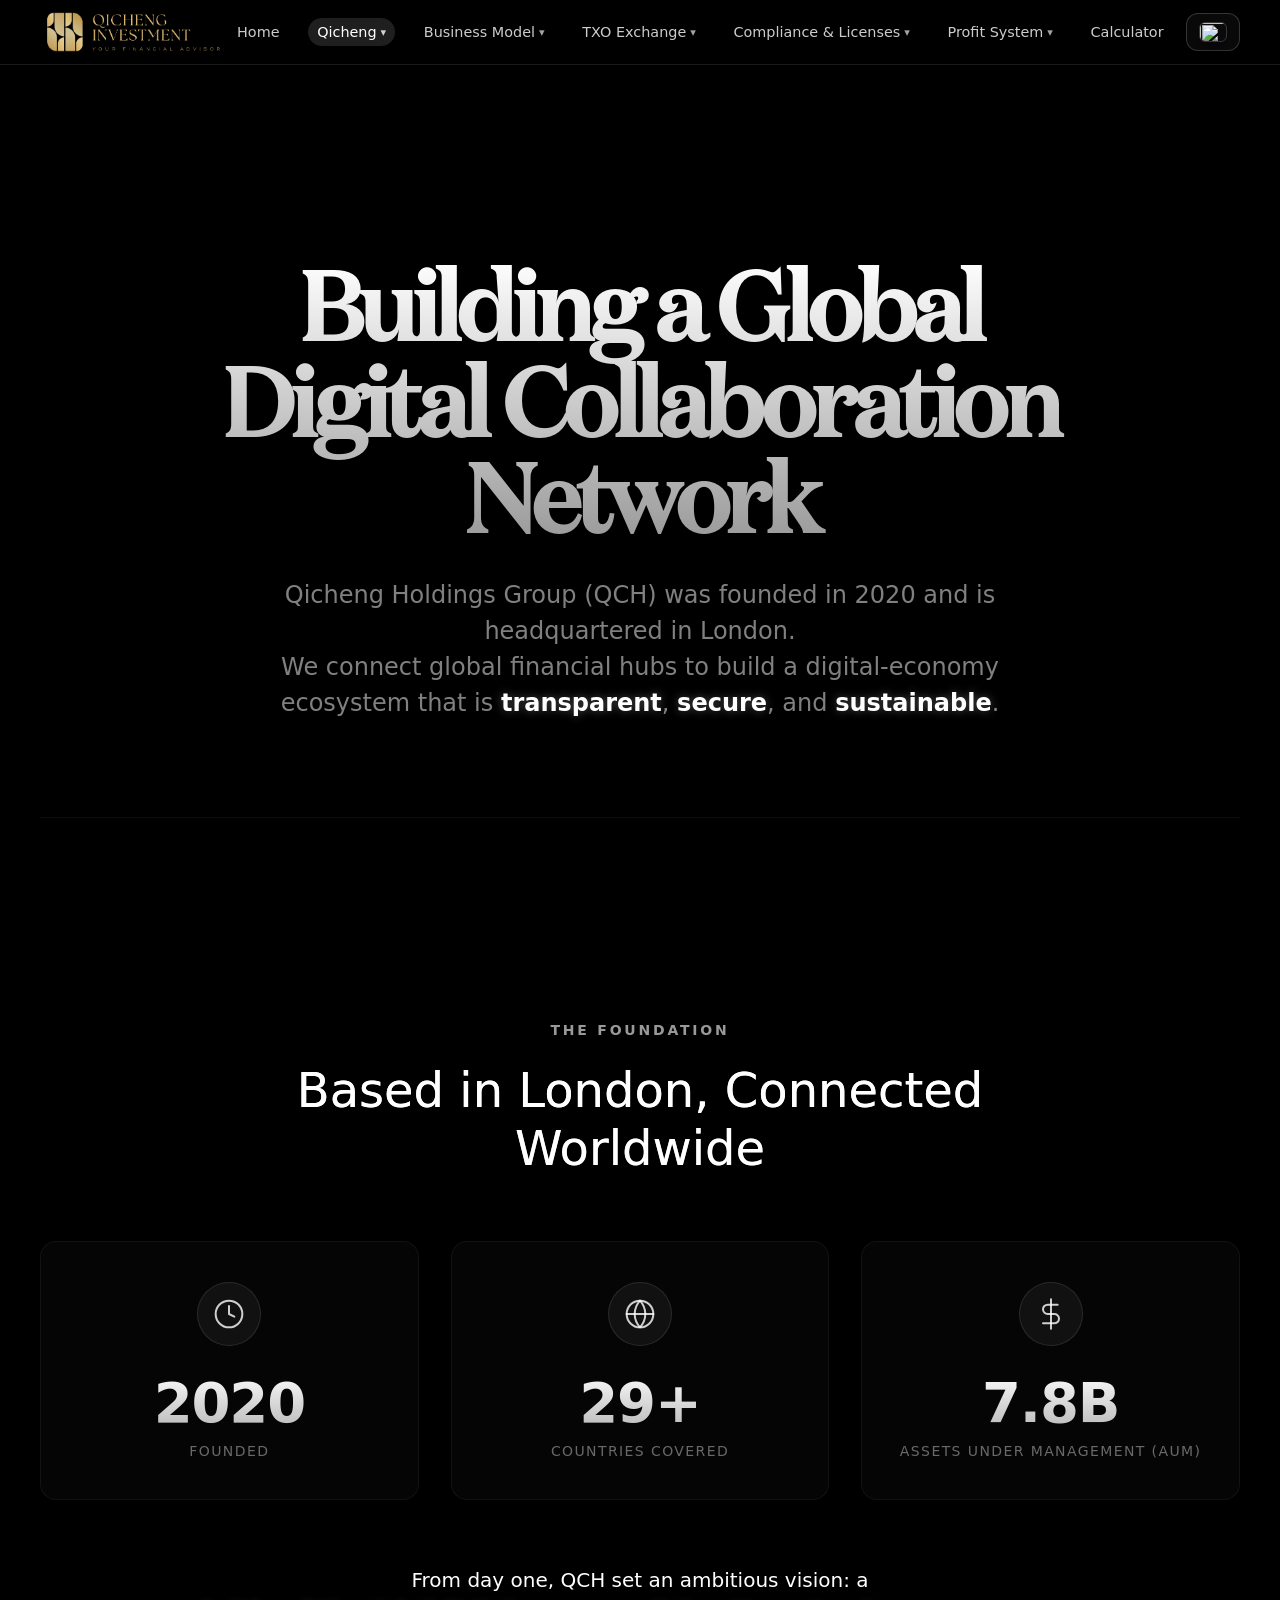
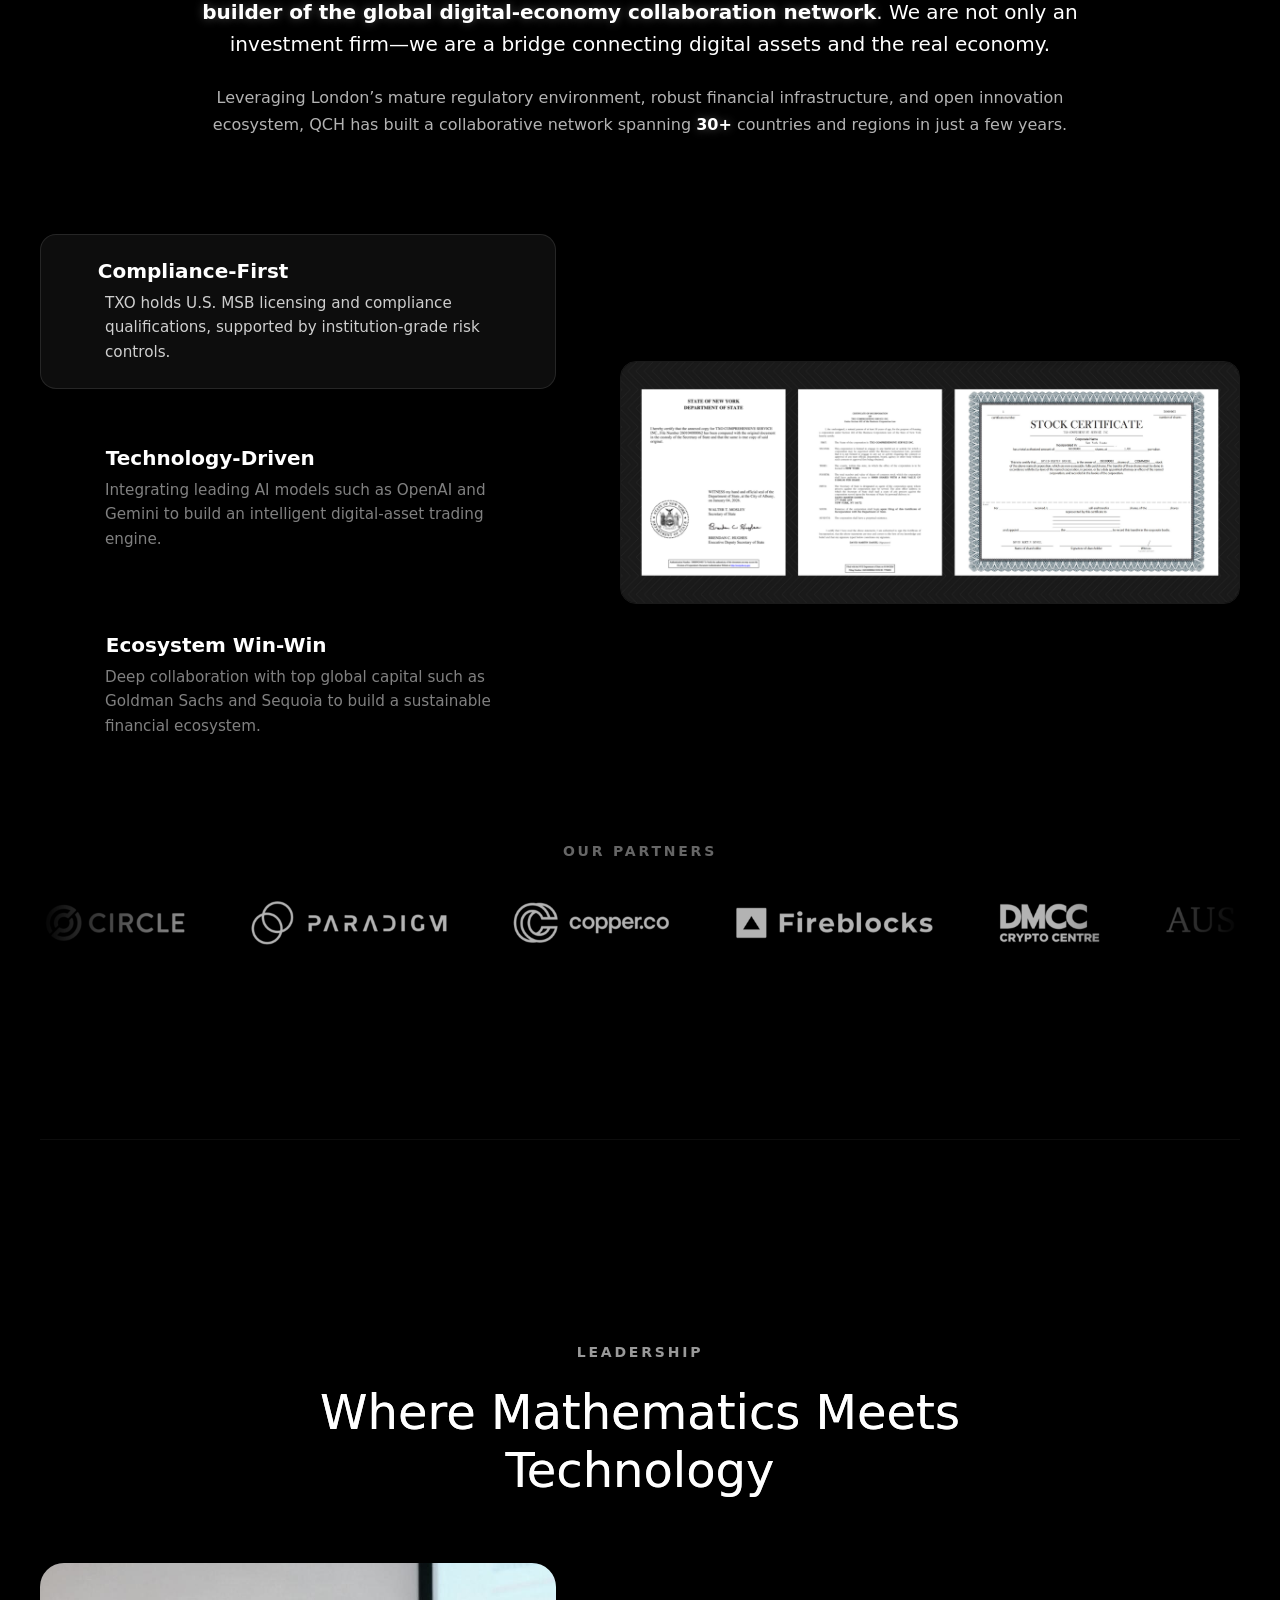
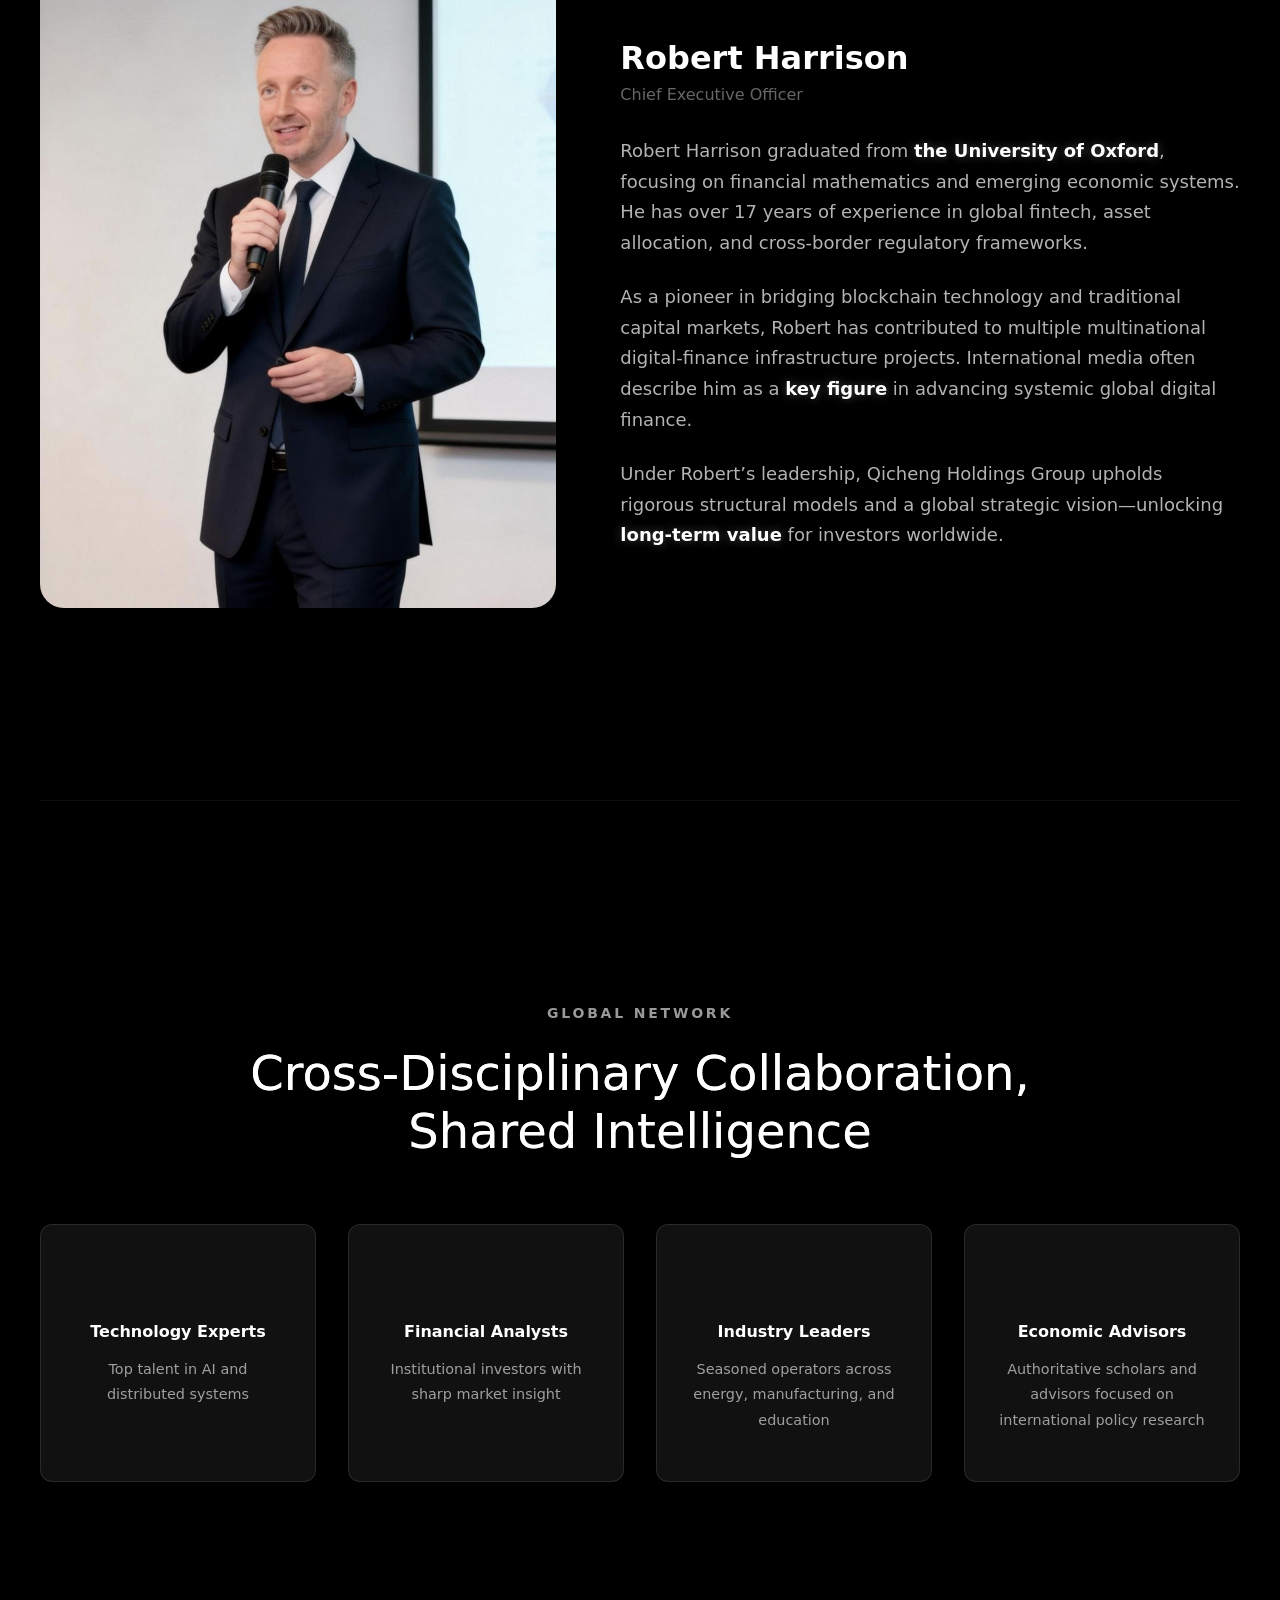
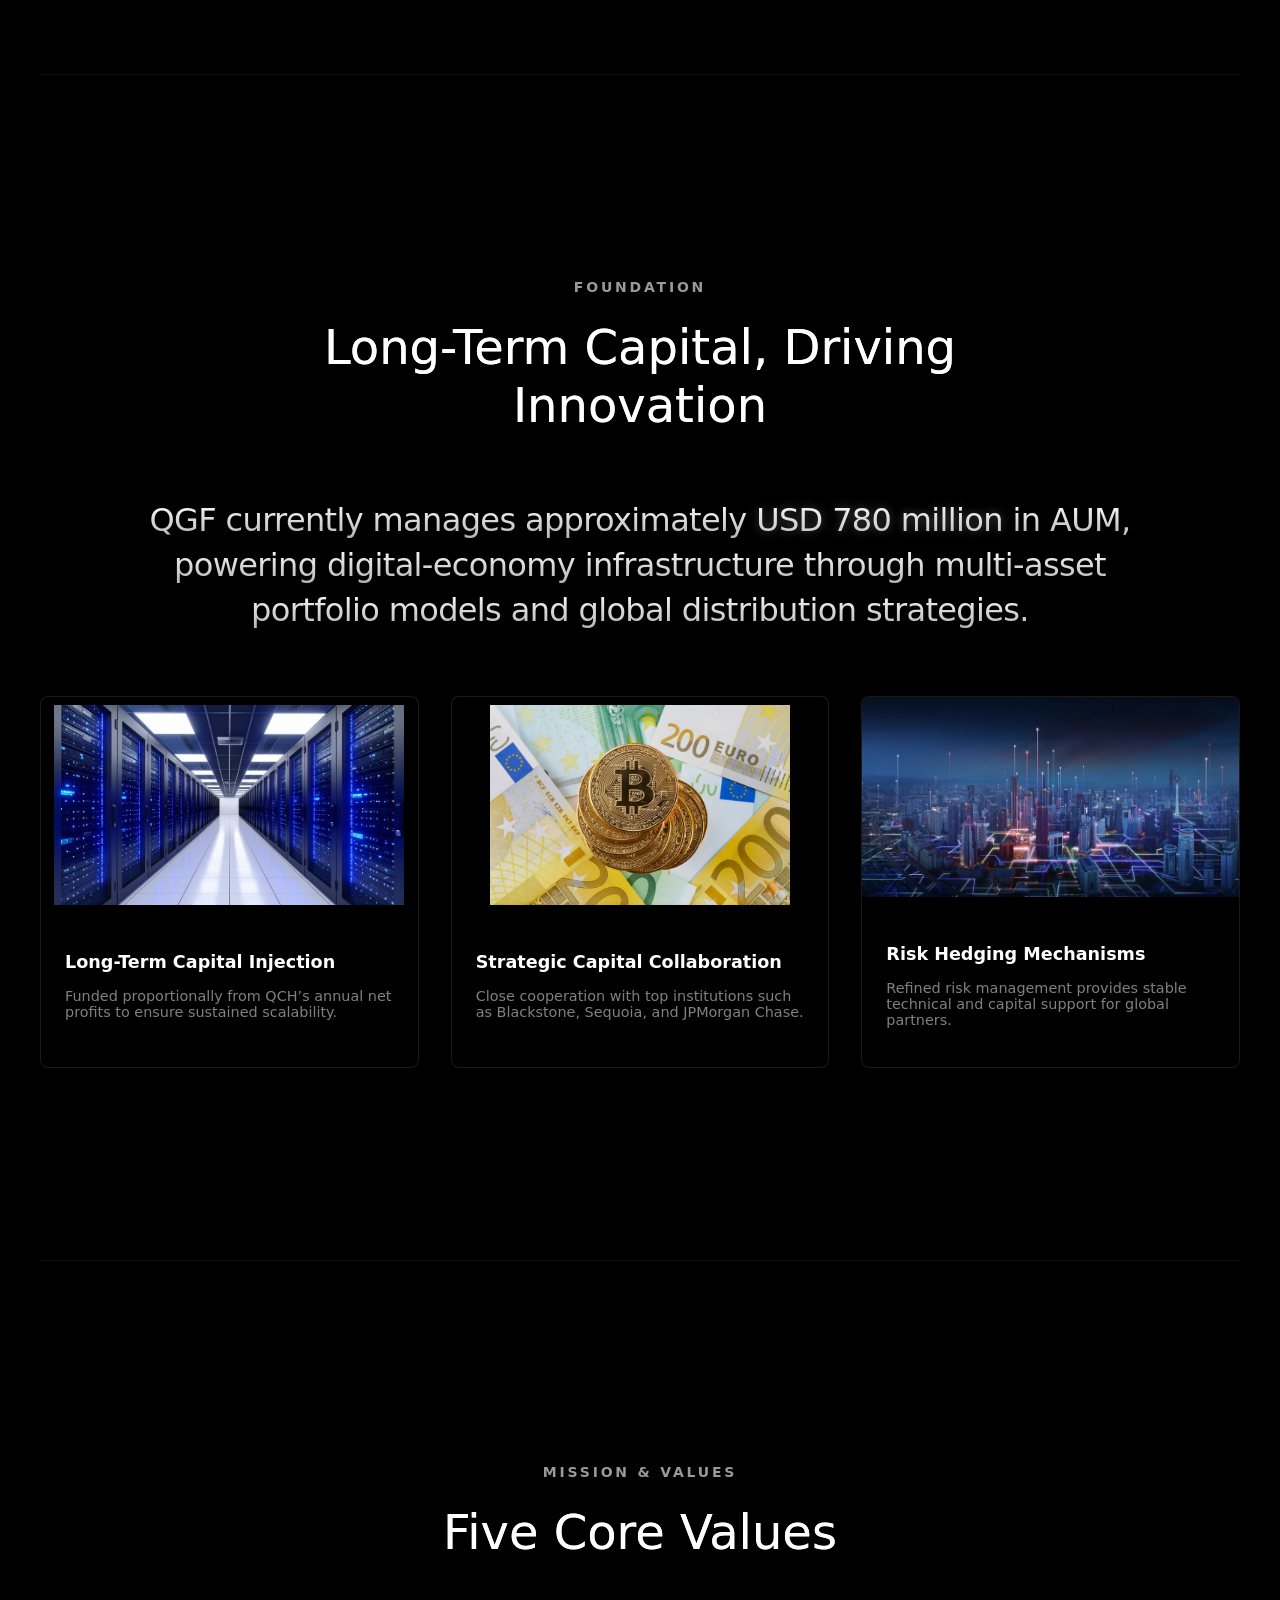
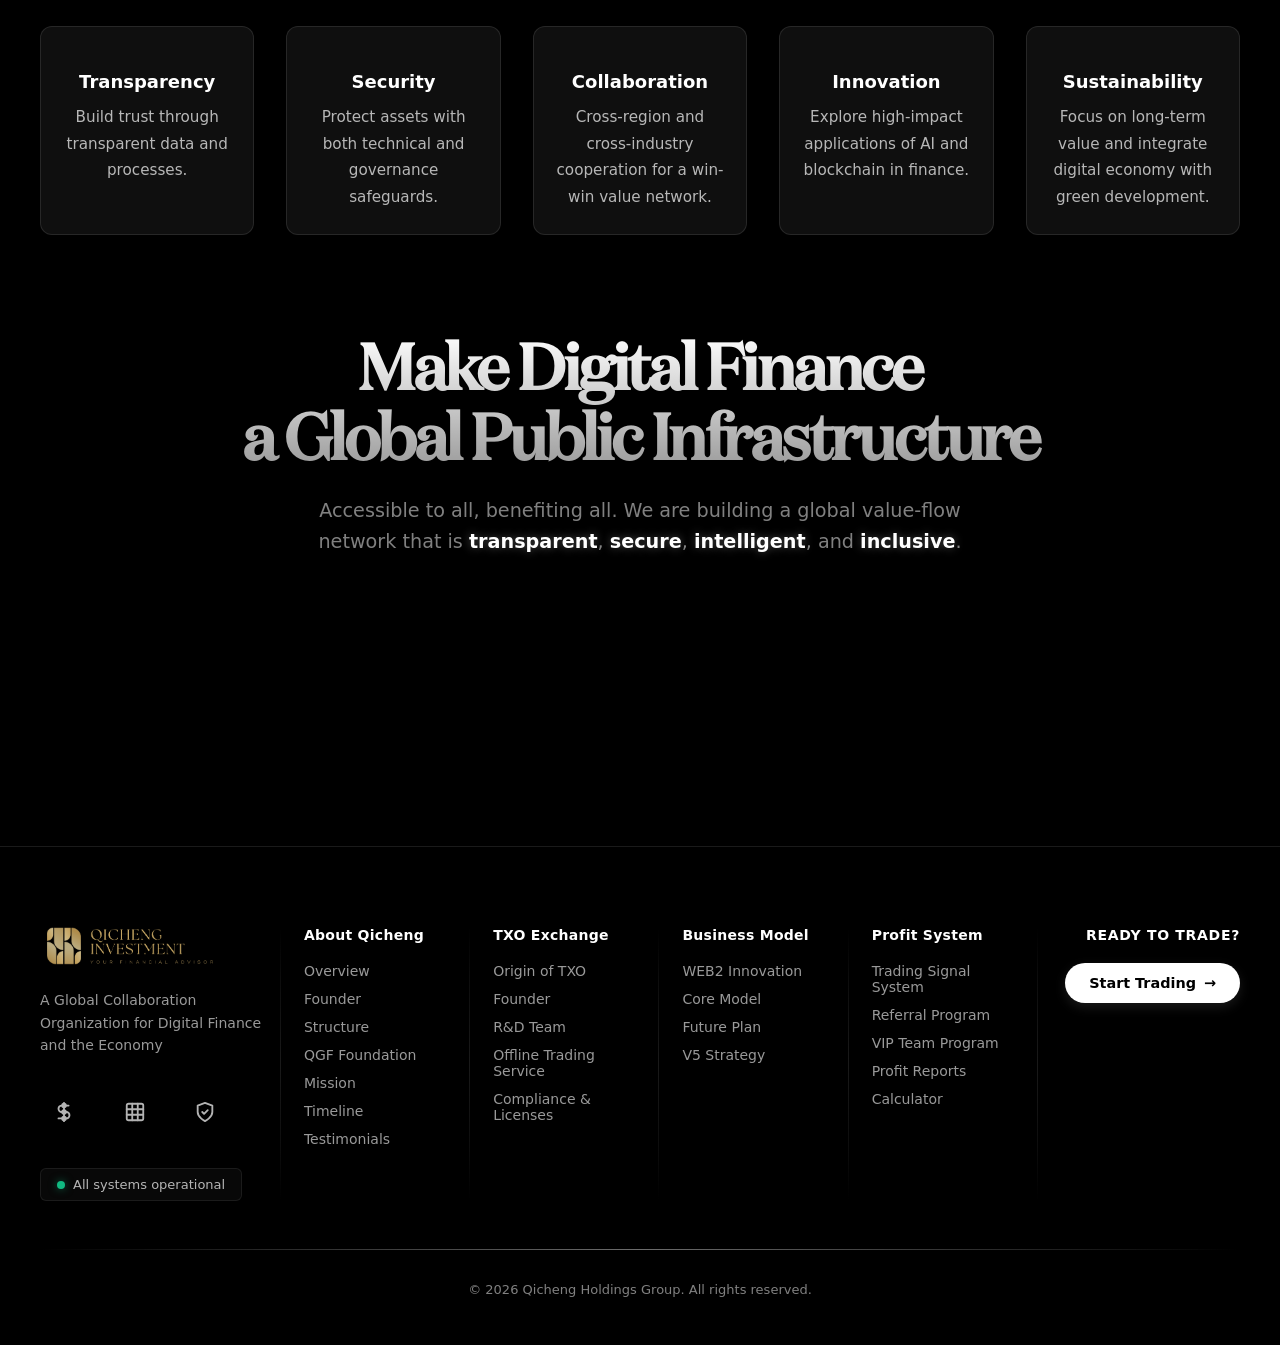
==== commit 9271b92e: "Default English preview + fix i18n path on GitHub Pages" ====
--- a/pages/about.html
+++ b/pages/about.html
@@ -1,5 +1,5 @@
 <!doctype html>
-<html lang="zh-CN">
+<html lang="en">
   <head>
     <meta charset="utf-8" />
     <script>
@@ -17,11 +17,11 @@
         }
       })();
     </script>
-    <title data-i18n="about.page_title">启诚介绍 · Qicheng Holdings Group</title>
+    <title data-i18n="about.page_title">About Qicheng · Qicheng Holdings Group</title>
     <meta name="viewport" content="width=device-width,initial-scale=1" />
     <meta
       name="description"
-      content="了解 Qicheng Holdings Group 的机构概览、创始人、全球组织结构、QGF 基金会以及发展理念、使命与愿景。"
+      content="Learn about Qicheng Holdings Group’s overview, founder, global structure, QGF Foundation, mission, and vision."
       data-i18n="about.page_desc"
       data-i18n-attr="content"
     />
